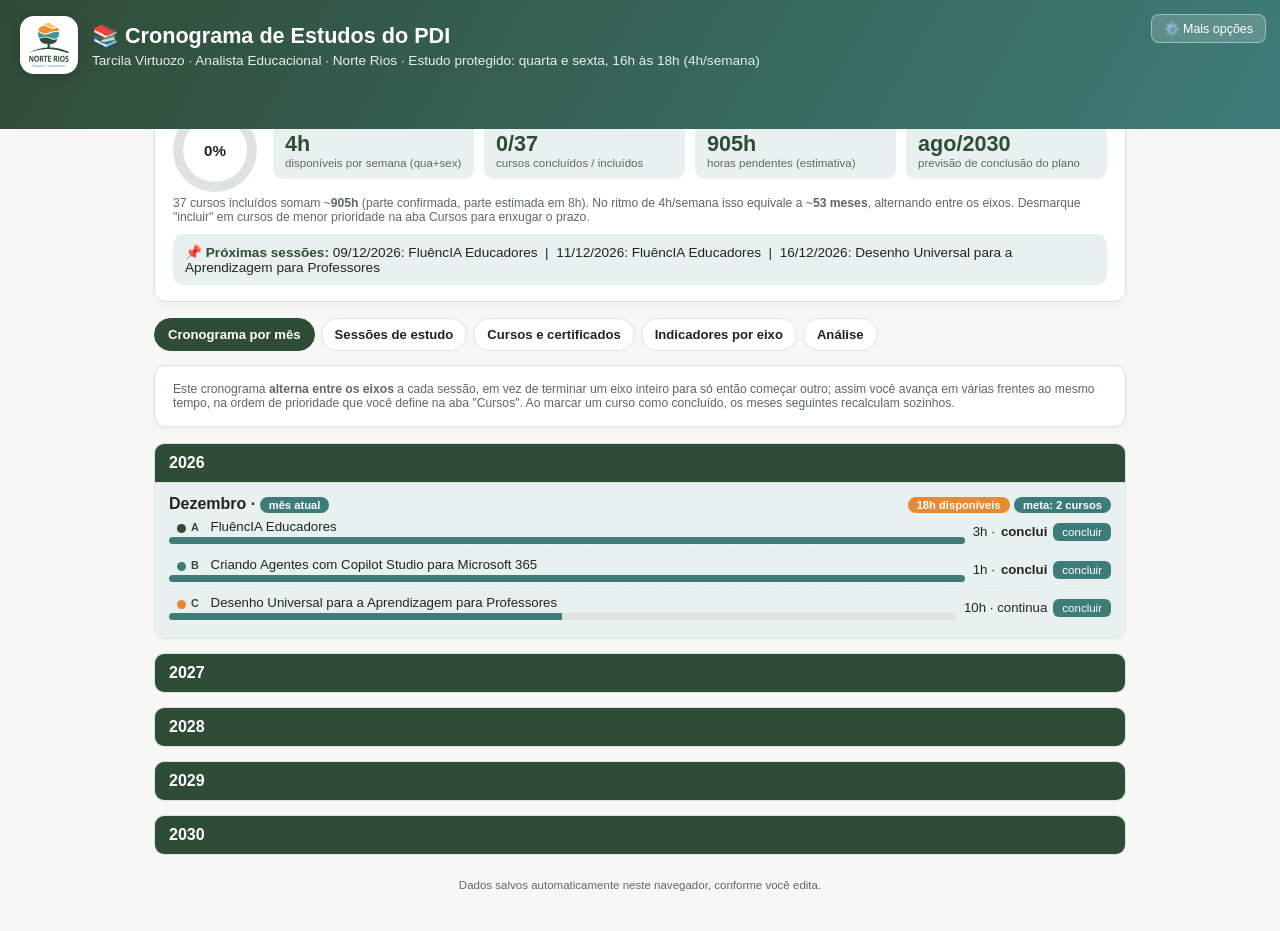
==== index.html @ a09f5841 "nome correto do arquivo principal" ====
<!DOCTYPE html>
<html lang="pt-BR">
<head>
<meta charset="UTF-8">
<meta name="viewport" content="width=device-width, initial-scale=1.0">
<title>Cronograma de Estudos do PDI: Tarcila Virtuozo</title>
<style>
  :root{
    --dark-green:#2F4C36; --orange:#E68B35; --teal:#3E7C79; --light-teal:#E8F1F0;
    --bg:#F7F8F6; --card-bg:#FFFFFF; --text:#20261F; --muted:#5B6B60; --border:#DDE3DD;
  }
  @media (prefers-color-scheme: dark){
    :root:not([data-theme="light"]){ --bg:#181D19; --card-bg:#212823; --text:#EAF0EA; --muted:#9FB0A4; --border:#333D35; --light-teal:#243330; }
  }
  :root[data-theme="dark"]{ --bg:#181D19; --card-bg:#212823; --text:#EAF0EA; --muted:#9FB0A4; --border:#333D35; --light-teal:#243330; }
  *{box-sizing:border-box;}
  body{margin:0; font-family:Calibri,'Segoe UI',Arial,sans-serif; background:var(--bg); color:var(--text);}
  .topbar{background:linear-gradient(120deg,var(--dark-green),var(--teal)); color:#fff; padding:16px 20px 55px; position:relative;}
  .topbar h1{margin:0; font-size:1.35rem;}
  .topbar p{margin:4px 0 0; opacity:.9; font-size:.85rem;}
  .wrap{max-width:1000px; margin:-38px auto 40px; padding:0 14px;}
  .card{background:var(--card-bg); border:1px solid var(--border); border-radius:12px; padding:16px 18px; margin-bottom:16px; box-shadow:0 2px 10px rgba(0,0,0,.05); transition:box-shadow .2s;}
  .summary-grid{display:grid; grid-template-columns:repeat(auto-fit,minmax(150px,1fr)); gap:10px;}
  .stat{background:var(--light-teal); border-radius:10px; padding:10px 12px;}
  .stat .num{font-size:1.35rem; font-weight:700; color:var(--dark-green);}
  .stat .lbl{font-size:.72rem; color:var(--muted);}
  .ring-wrap{display:flex; align-items:center; gap:16px; flex-wrap:wrap;}
  .ring{width:84px; height:84px; border-radius:50%; display:flex; align-items:center; justify-content:center; flex:none;
        background:conic-gradient(var(--teal) calc(var(--pct)*1%), var(--border) 0); transition:background 1s;}
  .ring-inner{width:64px; height:64px; border-radius:50%; background:var(--card-bg); display:flex; align-items:center; justify-content:center; font-weight:700; font-size:.95rem;}
  .next-session{background:var(--light-teal); border-radius:10px; padding:10px 12px; font-size:.85rem;}
  .next-session b{color:var(--dark-green);}
  .tabs{display:flex; gap:6px; margin:14px 0; flex-wrap:wrap;}
  .tab-btn{background:var(--card-bg); border:1px solid var(--border); color:var(--text); padding:8px 13px; border-radius:999px; cursor:pointer; font-size:.82rem; font-weight:600; transition:transform .12s;}
  .tab-btn:hover{transform:translateY(-1px);}
  .tab-btn.active{background:var(--dark-green); color:#fff; border-color:var(--dark-green);}
  .tab-panel{display:none; animation:fadein .25s ease;} .tab-panel.active{display:block;}
  @keyframes fadein{from{opacity:0; transform:translateY(4px);} to{opacity:1; transform:translateY(0);}}
  details.year-block{margin-bottom:14px; border:1px solid var(--border); border-radius:10px; overflow:hidden;}
  details.year-block summary{background:var(--dark-green); color:#fff; padding:10px 14px; cursor:pointer; font-weight:700; list-style:none;}
  details.year-block summary::-webkit-details-marker{display:none;}
  .month-card{border-top:1px solid var(--border); padding:12px 14px;}
  .month-card.current{background:var(--light-teal);}
  .month-head{display:flex; justify-content:space-between; align-items:center; flex-wrap:wrap; gap:6px;}
  .month-head h4{margin:0; font-size:1rem;}
  .badge{display:inline-block; background:var(--orange); color:#fff; font-size:.7rem; font-weight:700; padding:2px 9px; border-radius:999px;}
  .badge.alt{background:var(--teal);}
  .course-line{display:flex; justify-content:space-between; gap:8px; padding:6px 0; border-bottom:1px dashed var(--border); font-size:.83rem;}
  .course-line:last-child{border-bottom:none;}
  .course-line .name{flex:1;}
  .progress-bar{background:var(--border); border-radius:6px; height:7px; overflow:hidden; margin-top:3px;}
  .progress-fill{background:var(--teal); height:100%; transition:width .4s;}
  select,input[type=text],input[type=date],input[type=number],textarea{
    font-family:inherit; font-size:.85rem; padding:6px 8px; border:1px solid var(--border); border-radius:7px; background:var(--card-bg); color:var(--text); width:100%;
  }
  textarea{resize:vertical; min-height:38px;}
  .filters{display:flex; gap:8px; margin-bottom:12px; flex-wrap:wrap; align-items:center;}
  .filters select, .filters input[type=text]{width:auto; min-width:150px;}
  .eixo-tag{font-size:.68rem; font-weight:700; padding:2px 8px; border-radius:6px; background:var(--light-teal); color:var(--dark-green); white-space:nowrap;}
  .saved-flag{font-size:.75rem; color:var(--teal); font-weight:600; opacity:0; transition:opacity .3s;}
  .saved-flag.show{opacity:1;}
  .small-note{font-size:.76rem; color:var(--muted); margin-top:4px;}
  .an-table{width:100%; border-collapse:collapse; font-size:.85rem;}
  .an-table th,.an-table td{border:1px solid var(--border); padding:6px 8px; text-align:left;}
  .an-table th{background:var(--light-teal);}
  .an-table td.num{text-align:right; font-variant-numeric:tabular-nums;}
  .eixo-progress-row{display:flex; align-items:center; gap:8px; margin-bottom:8px;}
  .eixo-progress-row .name{width:230px; font-size:.83rem;}
  .eixo-progress-row .bar-wrap{flex:1;}
  .eixo-progress-row .pct{width:50px; text-align:right; font-size:.78rem; font-weight:700;}
  .eixo-dot{display:inline-block; width:9px; height:9px; border-radius:50%; margin-right:5px; vertical-align:middle;}
  .ind-grid{display:grid; grid-template-columns:repeat(auto-fit,minmax(230px,1fr)); gap:12px; margin-bottom:16px;}
  .ind-card{background:var(--card-bg); border:1px solid var(--border); border-left:5px solid var(--teal); border-radius:10px; padding:12px 14px;}
  .ind-card h4{margin:0 0 8px; font-size:.92rem; display:flex; align-items:center;}
  .ind-card .ind-row{display:flex; justify-content:space-between; font-size:.8rem; margin-bottom:4px;}
  .ind-card .ind-row b{color:var(--dark-green);}
  .ind-card .ind-pace{margin-top:6px; font-size:.74rem; color:var(--muted); border-top:1px dashed var(--border); padding-top:6px;}
  .complete-btn{background:var(--teal); color:#fff; border:none; border-radius:6px; padding:3px 9px; font-size:.72rem; cursor:pointer; white-space:nowrap;}
  .complete-btn:hover{background:var(--dark-green);}
  .complete-btn[disabled]{background:var(--border); cursor:default;}
  .course-card.card-done{border-left:5px solid var(--teal); background:var(--light-teal);}
  .course-card.card-done .course-name{text-decoration:line-through; opacity:.75;}
  .toast{
    position:fixed; left:50%; bottom:24px; transform:translateX(-50%) translateY(20px);
    background:var(--dark-green); color:#fff; padding:12px 22px; border-radius:999px; font-weight:700; font-size:.9rem;
    box-shadow:0 6px 20px rgba(0,0,0,.25); opacity:0; pointer-events:none; transition:opacity .25s, transform .25s; z-index:80;
  }
  .toast.show{opacity:1; transform:translateX(-50%) translateY(0);}
  .btn-primary{background:var(--dark-green); color:#fff; border:none; padding:9px 18px; border-radius:8px; cursor:pointer; font-weight:600; font-size:.88rem;}
  .btn-primary:hover{opacity:.9;}
  .btn-secondary{background:var(--card-bg); color:var(--text); border:1px solid var(--border); padding:8px 15px; border-radius:8px; cursor:pointer; font-size:.85rem;}
  .btn-secondary:hover{background:var(--light-teal);}
  .form-grid{display:grid; grid-template-columns:repeat(auto-fit,minmax(140px,1fr)); gap:10px; align-items:end;}
  .form-grid label{font-size:.74rem; color:var(--muted); display:block; margin-bottom:3px;}
  .session-item{display:flex; justify-content:space-between; gap:8px; align-items:center; padding:8px 0; border-bottom:1px solid var(--border); font-size:.85rem;}
  .streak-box{display:flex; gap:14px; flex-wrap:wrap; margin-bottom:14px;}
  .streak-chip{background:var(--light-teal); border-radius:10px; padding:10px 16px; text-align:center;}
  .streak-chip .n{font-size:1.5rem; font-weight:800; color:var(--orange);}
  .streak-chip .l{font-size:.72rem; color:var(--muted);}
  .heatmap{display:grid; grid-template-columns:repeat(20,14px); gap:3px; margin-top:8px;}
  .heat-cell{width:14px; height:14px; border-radius:3px; background:var(--border);}
  .heat-1{background:#bcd9d3;} .heat-2{background:#7fb3ab;} .heat-3{background:var(--teal);} .heat-4{background:var(--dark-green);}
  .skip-list-item{display:flex; justify-content:space-between; padding:4px 0; font-size:.8rem; border-bottom:1px dashed var(--border);}
  .footer-note{font-size:.72rem; color:var(--muted); text-align:center; margin:24px 0 6px;}
  .iconbtn{background:none; border:1px solid var(--border); border-radius:6px; cursor:pointer; padding:3px 7px; font-size:.8rem; color:var(--text);}
  .iconbtn:hover{background:var(--light-teal);}

  /* course cards */
  .course-card{
    background:var(--card-bg); border:1px solid var(--border); border-radius:10px; padding:12px 14px; margin-bottom:10px;
    cursor:grab; transition:transform .15s, box-shadow .15s;
  }
  .course-card.dragging{opacity:.4;}
  .course-card.drag-over{border-color:var(--teal); box-shadow:0 0 0 2px var(--teal) inset;}
  .course-card-head{display:flex; align-items:center; gap:8px; flex-wrap:wrap;}
  .drag-handle{color:var(--muted); cursor:grab; font-size:1.5rem; user-select:none; touch-action:none; padding:6px 10px; margin:-6px 0 -6px -6px; border-radius:6px;}
  .drag-handle:active{cursor:grabbing; background:var(--light-teal);}
  .course-card-head .course-name{font-weight:700; flex:1; min-width:180px;}
  .ch-input{width:70px; display:inline-block;}
  .course-card-body{display:grid; grid-template-columns:repeat(auto-fit,minmax(160px,1fr)); gap:8px; margin-top:10px;}
  .course-card-body label{font-size:.72rem; color:var(--muted); display:block; margin-bottom:2px;}
  .inst-line{font-size:.76rem; color:var(--muted); margin-top:2px; margin-left:24px;}
  .status-select.st-concluido{border-color:var(--teal); background:var(--light-teal);}

  /* tools panel */
  .tools-toggle{
    position:absolute; right:14px; top:14px; background:rgba(255,255,255,.18); border:1px solid rgba(255,255,255,.4);
    color:#fff; padding:6px 12px; border-radius:8px; font-size:.78rem; cursor:pointer;
  }
  .tools-toggle:hover{background:rgba(255,255,255,.3);}
  .tools-panel{display:none; margin-top:10px;}
  .tools-panel.show{display:block;}
  .tools-panel .card{background:rgba(255,255,255,.12); border:1px solid rgba(255,255,255,.3); box-shadow:none;}
  .tool-row{display:flex; align-items:center; gap:10px; padding:8px 0; border-bottom:1px solid rgba(255,255,255,.2); flex-wrap:wrap;}
  .tool-row:last-child{border-bottom:none;}
  .tool-row .txt{flex:1; min-width:200px;}
  .tool-row .txt b{display:block; font-size:.88rem;}
  .tool-row .txt span{font-size:.76rem; opacity:.85;}
  .tools-panel button{background:rgba(255,255,255,.9); color:var(--dark-green); border:none; padding:7px 14px; border-radius:7px; font-weight:600; cursor:pointer; font-size:.8rem;}
  .topbar-inner{display:flex; align-items:center; gap:14px;}
  .logo-badge{
    background:#fff; border-radius:14px; padding:7px; width:58px; height:58px; flex:none;
    display:flex; align-items:center; justify-content:center; box-shadow:0 2px 10px rgba(0,0,0,.18);
  }
  .logo-badge svg{width:100%; height:100%; display:block;}

  .modal-bg{position:fixed; inset:0; background:rgba(0,0,0,.5); display:none; align-items:center; justify-content:center; z-index:50; padding:16px;}
  .modal-bg.show{display:flex;}
  .modal{background:var(--card-bg); border-radius:12px; padding:18px; max-width:560px; width:100%; max-height:80vh; overflow:auto;}
  .modal textarea{height:160px; font-family:monospace; font-size:.75rem;}

  @media print{
    .tools-toggle, .tabs, .btn-primary, .btn-secondary, input, select, .drag-handle{display:none !important;}
    .tab-panel{display:block !important;}
    body{background:#fff;}
  }
</style>
</head>
<body>

<div class="topbar">
  <button class="tools-toggle" id="toolsToggle">⚙️ Mais opções</button>
  <div class="topbar-inner">
    <div class="logo-badge">
<svg width="617" height="688" viewBox="0 0 617 688" fill="none" xmlns="http://www.w3.org/2000/svg">
<path d="M295.146 0.506506C315.551 0.809573 329.783 9.34436 342.364 19.2498C345.507 21.7244 348.549 24.2871 351.557 26.8266C354.567 29.3679 357.542 31.8854 360.558 34.2804C366.59 39.0704 372.768 43.3507 379.665 46.3037C391.568 51.4007 401.081 51.6518 408.072 51.3785C411.544 51.2427 414.483 50.97 416.734 51.1155C419.002 51.2621 420.779 51.8421 421.785 53.5765C422.31 54.4827 422.35 55.5417 422.012 56.6476C421.676 57.7459 420.962 58.9167 419.934 60.1083C417.876 62.4931 414.486 65.0504 410.01 67.3866C401.051 72.0632 387.646 75.9031 371.567 75.6643C350.207 75.347 334.649 68.7507 320.316 60.8537C305.962 52.9454 292.931 43.7988 276.461 38.2234C261.852 33.2784 249.67 32.6002 241.453 32.6649C239.398 32.6811 237.59 32.7433 236.05 32.7976C234.516 32.8516 233.233 32.8984 232.248 32.8798C231.755 32.8705 231.322 32.8446 230.96 32.7923C230.607 32.7413 230.277 32.6593 230.02 32.5107C229.741 32.3496 229.516 32.0865 229.493 31.7098C229.473 31.3822 229.615 31.0667 229.794 30.7894C230.992 28.9353 233.772 26.0947 237.7 22.9001C241.642 19.6948 246.778 16.1026 252.724 12.75C264.608 6.04906 279.775 0.278236 295.146 0.506506Z" fill="#F9C63B" stroke="#F9C63B"/>
<path d="M314.928 149.738C294.418 158.43 274.198 165.848 249.572 164.089C232.666 162.881 211.092 155.973 191.083 147.636C171.067 139.295 152.563 129.5 141.782 122.479L141.526 122.312L141.557 122.009V122.003C141.558 121.999 141.558 121.993 141.559 121.985C141.561 121.97 141.564 121.947 141.567 121.918C141.573 121.859 141.584 121.772 141.597 121.658C141.624 121.43 141.666 121.094 141.726 120.66C141.846 119.793 142.035 118.534 142.318 116.967C142.883 113.832 143.818 109.455 145.299 104.487C148.259 94.5604 153.412 82.227 162.187 72.7207C177.288 56.3609 202.425 45.0606 229.554 45.0605C256.7 45.0605 279.874 56.6649 329.333 81.6445C353.928 94.0658 380.161 91.6987 400.539 86.1436C410.723 83.3672 419.431 79.7983 425.718 76.8955C428.861 75.4444 431.399 74.1603 433.215 73.2246C434.12 72.7583 434.855 72.3737 435.388 72.1025C435.655 71.9667 435.879 71.8555 436.053 71.7744C436.208 71.7023 436.375 71.6289 436.502 71.6016C436.734 71.5518 436.98 71.5815 437.208 71.6426C437.443 71.7052 437.697 71.8105 437.964 71.9492C438.499 72.2267 439.132 72.6612 439.839 73.2422C441.256 74.4063 443.015 76.1974 444.937 78.6191C448.783 83.4654 453.308 90.8686 457.076 100.915C460.83 110.927 463.087 118.325 464.28 123.353C464.876 125.864 465.209 127.797 465.33 129.175C465.39 129.862 465.399 130.428 465.355 130.865C465.333 131.084 465.296 131.284 465.24 131.458C465.185 131.627 465.101 131.805 464.961 131.944L464.895 132.001C464.737 132.119 464.554 132.139 464.464 132.145C464.332 132.153 464.181 132.142 464.027 132.123C463.716 132.084 463.301 132 462.797 131.883C461.79 131.649 460.337 131.266 458.49 130.808C454.78 129.888 449.39 128.642 442.41 127.583C428.45 125.465 408.122 124.093 382.174 127.586C356.257 131.075 335.454 141.04 314.928 149.738Z" fill="#F08E35" stroke="#F08E35"/>
<path d="M140.715 139.572C140.741 139.578 140.759 139.583 140.763 139.584C140.785 139.59 140.803 139.599 140.815 139.603C140.84 139.613 140.867 139.625 140.89 139.635C140.937 139.658 140.999 139.688 141.072 139.725C141.22 139.801 141.431 139.912 141.699 140.053C142.236 140.338 143.014 140.755 144.006 141.285C145.992 142.347 148.846 143.866 152.369 145.699C159.416 149.365 169.145 154.282 179.982 159.294C201.683 169.328 227.746 179.695 245.649 181.186C281.508 184.174 299.879 174.239 342.413 156.224C384.362 138.458 432.616 138.663 465.214 148.243L466.755 148.707L467.086 148.808L467.106 149.155V149.157C467.107 149.158 467.107 149.16 467.107 149.163C467.108 149.168 467.108 149.176 467.108 149.186C467.11 149.207 467.111 149.237 467.113 149.276C467.118 149.355 467.124 149.473 467.131 149.627C467.145 149.934 467.165 150.388 467.185 150.971C467.224 152.139 467.266 153.83 467.271 155.926C467.282 160.116 467.15 165.929 466.579 172.416C465.439 185.367 462.544 201.098 455.473 211.957C439.366 236.692 412.719 247.575 381.086 246.184C373.137 245.835 364.3 243.458 354.71 240.143C345.125 236.83 334.722 232.556 323.682 228.404C301.567 220.088 276.771 212.215 250.126 213.184C196.732 215.126 161.263 234.52 157.319 236.984L156.918 237.235L156.646 236.848C150.592 228.273 142.62 210.191 140.111 188.117C138.858 177.085 138.746 165.059 139.003 155.797C139.131 151.164 139.352 147.218 139.569 144.427C139.678 143.033 139.786 141.924 139.881 141.159C139.928 140.779 139.974 140.474 140.017 140.26C140.037 140.157 140.06 140.057 140.088 139.975C140.1 139.938 140.122 139.877 140.159 139.817C140.177 139.787 140.214 139.735 140.271 139.685C140.33 139.635 140.445 139.56 140.607 139.56L140.715 139.572Z" fill="#429291" stroke="#429291"/>
<path d="M164.808 251.198C175.17 244.392 209.673 227.661 249.566 228.561C290.251 229.478 309.435 238.118 328.011 246.487C339.845 251.819 351.401 257.024 368.144 260.068C395.525 265.047 418.856 260.069 439.262 249.023L440.217 248.508L439.99 249.568C433.952 277.745 410.844 301.684 392.275 313.882C363.906 332.517 337.996 327.838 321.554 327.741V383.325C365.052 384.45 406.654 389.284 460.153 400.07C491.18 406.326 523.452 415.832 549.778 424.774C576.09 433.712 596.503 442.099 603.795 446.122C611.124 450.165 614.628 454.894 615.543 459.207C616.459 463.524 614.758 467.349 611.848 469.465C610.624 470.355 609.013 470.745 607.027 470.756C605.041 470.767 602.632 470.399 599.77 469.726C594.047 468.379 586.392 465.783 576.451 462.412L576.448 462.411L576.438 462.407H576.437L576.428 462.404H576.427C571.636 460.78 566.308 458.973 560.398 457.035C529.9 447.036 392.474 404.063 267.07 408.06C150.391 411.778 34.5559 453.563 7.31201 463.392L7.31006 463.393L7.29736 463.396C5.26879 464.128 3.7281 464.685 2.71729 465.033C2.25988 465.191 1.89498 465.306 1.62451 465.377C1.49033 465.412 1.36847 465.44 1.26514 465.455C1.21359 465.463 1.15764 465.469 1.10205 465.47C1.05299 465.471 0.97063 465.468 0.881348 465.44C0.794261 465.413 0.609141 465.329 0.530762 465.107C0.458251 464.902 0.533853 464.732 0.567871 464.668C0.635848 464.541 0.748394 464.447 0.810059 464.396C0.963676 464.271 1.2031 464.116 1.50244 463.938C2.71369 463.221 5.28595 461.914 8.92334 460.167C16.2115 456.667 27.8489 451.369 41.6274 445.421C69.1797 433.526 105.328 419.016 132.414 411.08C189.037 394.49 239.139 384.892 286.554 383.298V327.431C277.019 327.914 263.573 327.406 249.904 325.381C235.988 323.319 221.795 319.684 211.26 313.902C182.12 297.91 168.107 273.301 161.58 253.719L161.453 253.338L161.797 253.132C162.582 252.661 163.582 252.003 164.808 251.198Z" fill="#2F4C36" stroke="#2F4C36"/>
<path d="M68.3716 650.85C72.358 650.85 75.5538 651.729 77.9585 653.488C80.3793 655.231 82.0099 657.854 82.8491 661.357L78.6362 662.542C77.9745 659.992 76.7883 658.08 75.0776 656.805C73.3669 655.514 71.1314 654.868 68.3716 654.868C64.0948 654.868 60.8667 656.176 58.688 658.79C56.5094 661.405 55.4204 664.827 55.4204 669.055C55.4204 672.218 55.9447 674.848 56.9937 676.946C58.0588 679.044 59.6242 680.635 61.6899 681.716C63.7718 682.781 66.0314 683.314 68.4683 683.314C72.1801 683.314 75.6342 682.095 78.8296 679.658V673.073H68.3716V668.837H83.3813V681.982C78.9108 685.694 74.0202 687.55 68.7104 687.55C63.2717 687.55 58.8822 685.895 55.5415 682.587C52.2168 679.262 50.5542 674.848 50.5542 669.345C50.5542 665.988 51.2319 662.865 52.5874 659.977C53.9592 657.072 55.9689 654.828 58.6157 653.246C61.2786 651.648 64.5306 650.85 68.3716 650.85ZM100.57 660.678C102.442 660.678 104.242 661.09 105.968 661.913C107.711 662.736 109.188 664.14 110.398 666.125C111.608 668.094 112.213 671.12 112.213 675.203H92.9683C93.1458 678.044 93.9528 680.215 95.3892 681.716C96.8415 683.217 98.6488 683.967 100.811 683.967C102.473 683.967 103.87 683.532 105 682.66C106.129 681.773 106.993 680.44 107.59 678.665L112.069 679.222C111.343 681.901 110.01 683.959 108.074 685.396C106.137 686.832 103.716 687.55 100.811 687.55C96.954 687.55 93.936 686.372 91.7573 684.016C89.5947 681.643 88.5132 678.407 88.5132 674.308C88.5132 670.257 89.5627 666.973 91.6606 664.455C93.7749 661.937 96.7448 660.678 100.57 660.678ZM125.868 660.678C128.934 660.678 131.315 661.284 133.009 662.494C134.72 663.689 135.745 665.48 136.083 667.868L131.823 668.449C131.629 667.045 131.056 665.996 130.104 665.302C129.168 664.592 127.86 664.237 126.182 664.237C124.52 664.237 123.172 664.519 122.139 665.084C121.122 665.649 120.615 666.473 120.615 667.554C120.615 668.57 121.018 669.297 121.825 669.733C122.648 670.168 124.262 670.701 126.667 671.33C129.378 672.024 131.403 672.637 132.743 673.17C134.098 673.703 135.148 674.453 135.89 675.421C136.649 676.373 137.028 677.705 137.028 679.416C137.028 681.708 136.091 683.636 134.219 685.201C132.347 686.767 129.846 687.55 126.715 687.55C123.455 687.55 120.905 686.864 119.065 685.492C117.241 684.104 116.119 682.03 115.7 679.271L120.034 678.617C120.26 680.409 120.921 681.748 122.018 682.636C123.132 683.524 124.681 683.967 126.667 683.967C128.571 683.967 130.032 683.572 131.048 682.781C132.065 681.974 132.574 680.998 132.574 679.852C132.574 679.077 132.34 678.455 131.872 677.987C131.404 677.519 130.814 677.172 130.104 676.946C129.41 676.704 127.836 676.285 125.383 675.688C121.736 674.816 119.323 673.759 118.145 672.517C116.983 671.274 116.402 669.789 116.402 668.062C116.402 665.915 117.258 664.148 118.968 662.76C120.679 661.372 122.979 660.678 125.868 660.678ZM166.999 660.678C170.081 660.678 172.341 661.138 173.777 662.058C175.229 662.962 176.117 664.06 176.44 665.351C176.779 666.642 176.948 668.305 176.948 670.338V676.196C176.948 679.763 177.013 682.159 177.142 683.386C177.287 684.596 177.69 685.783 178.352 686.944H173.777C173.357 686.138 173.059 685.081 172.881 683.774C169.96 686.291 166.805 687.55 163.416 687.55C160.704 687.55 158.566 686.872 157 685.517C155.435 684.161 154.652 682.369 154.652 680.142C154.652 678.012 155.402 676.261 156.903 674.889C158.42 673.501 161.043 672.581 164.771 672.129L168.838 671.524C170.355 671.281 171.606 670.983 172.59 670.628C172.59 669.321 172.55 668.401 172.469 667.868C172.389 667.32 172.146 666.755 171.743 666.174C171.355 665.593 170.726 665.125 169.855 664.77C168.983 664.415 167.813 664.237 166.344 664.237C164.472 664.237 162.988 664.584 161.89 665.277C160.809 665.971 160.066 667.263 159.663 669.151L155.402 668.595C155.87 665.964 157.073 663.987 159.009 662.663C160.946 661.34 163.609 660.678 166.999 660.678ZM194.136 660.678C197.606 660.678 200.479 661.808 202.754 664.068C205.046 666.327 206.192 669.539 206.192 673.702C206.192 678.754 204.957 682.329 202.488 684.427C200.019 686.509 197.235 687.55 194.136 687.55C190.892 687.55 188.076 686.477 185.687 684.33C183.299 682.184 182.104 678.778 182.104 674.114C182.104 669.595 183.258 666.23 185.566 664.019C187.874 661.791 190.731 660.678 194.136 660.678ZM235.751 660.678C237.623 660.678 239.423 661.09 241.15 661.913C242.893 662.736 244.369 664.14 245.58 666.125C246.79 668.094 247.395 671.12 247.395 675.203H228.15C228.327 678.044 229.134 680.215 230.571 681.716C232.023 683.217 233.83 683.967 235.993 683.967C237.655 683.967 239.051 683.532 240.181 682.66C241.311 681.773 242.175 680.44 242.772 678.665L247.25 679.222C246.524 681.901 245.192 683.959 243.255 685.396C241.319 686.832 238.898 687.55 235.993 687.55C232.136 687.55 229.118 686.372 226.939 684.016C224.776 681.643 223.695 678.407 223.695 674.308C223.695 670.257 224.744 666.973 226.842 664.455C228.957 661.937 231.926 660.678 235.751 660.678ZM323.967 660.678C325.839 660.678 327.639 661.09 329.366 661.913C331.109 662.736 332.586 664.14 333.796 666.125C335.007 668.094 335.612 671.12 335.612 675.203H316.366C316.543 678.044 317.35 680.215 318.787 681.716C320.239 683.217 322.047 683.967 324.209 683.967C325.872 683.967 327.268 683.532 328.398 682.66C329.528 681.773 330.391 680.44 330.988 678.665L335.466 679.222C334.74 681.901 333.409 683.959 331.472 685.396C329.535 686.832 327.114 687.55 324.209 687.55C320.352 687.55 317.334 686.372 315.156 684.016C312.993 681.643 311.912 678.407 311.912 674.308C311.912 670.257 312.961 666.973 315.059 664.455C317.173 661.938 320.142 660.678 323.967 660.678ZM390.445 660.678C393.527 660.678 395.787 661.138 397.223 662.058C398.676 662.962 399.563 664.06 399.886 665.351C400.225 666.642 400.395 668.305 400.395 670.338V676.196C400.395 679.763 400.459 682.159 400.588 683.386C400.734 684.596 401.137 685.783 401.798 686.944H397.223C396.804 686.138 396.505 685.081 396.328 683.774C393.406 686.291 390.251 687.55 386.862 687.55C384.151 687.55 382.012 686.872 380.447 685.517C378.881 684.161 378.098 682.369 378.098 680.142C378.098 678.012 378.849 676.261 380.35 674.889C381.867 673.501 384.489 672.581 388.217 672.129L392.285 671.524C393.802 671.281 395.052 670.983 396.037 670.628C396.037 669.321 395.996 668.401 395.916 667.868C395.835 667.32 395.593 666.755 395.19 666.174C394.803 665.593 394.173 665.125 393.301 664.77C392.43 664.415 391.26 664.237 389.792 664.237C387.919 664.237 386.434 664.584 385.336 665.278C384.255 665.972 383.513 667.263 383.11 669.151L378.849 668.595C379.317 665.964 380.519 663.987 382.456 662.663C384.392 661.34 387.056 660.678 390.445 660.678ZM459.101 660.678C460.973 660.678 462.773 661.09 464.5 661.913C466.242 662.736 467.719 664.14 468.929 666.125C470.14 668.094 470.746 671.12 470.746 675.203H451.5C451.677 678.044 452.484 680.215 453.92 681.716C455.373 683.217 457.181 683.967 459.343 683.967C461.005 683.967 462.401 683.532 463.531 682.66C464.661 681.773 465.524 680.44 466.122 678.665L470.6 679.222C469.874 681.901 468.542 683.959 466.605 685.396C464.668 686.832 462.248 687.55 459.343 687.55C455.486 687.55 452.467 686.372 450.289 684.016C448.126 681.643 447.044 678.407 447.044 674.308C447.044 670.257 448.094 666.973 450.192 664.455C452.306 661.937 455.276 660.678 459.101 660.678ZM527.877 660.678C531.347 660.678 534.22 661.808 536.496 664.068C538.787 666.327 539.934 669.539 539.934 673.702C539.934 678.754 538.699 682.329 536.23 684.427C533.761 686.509 530.976 687.55 527.877 687.55C524.634 687.55 521.818 686.477 519.429 684.33C517.041 682.184 515.846 678.778 515.846 674.114C515.846 669.595 517 666.23 519.308 664.019C521.616 661.792 524.472 660.678 527.877 660.678ZM553.394 660.678C556.46 660.678 558.841 661.284 560.536 662.494C562.246 663.689 563.271 665.48 563.61 667.868L559.349 668.449C559.155 667.045 558.583 665.996 557.63 665.302C556.694 664.592 555.387 664.237 553.708 664.237C552.046 664.237 550.698 664.519 549.666 665.084C548.649 665.649 548.14 666.473 548.14 667.554C548.14 668.57 548.544 669.297 549.351 669.733C550.174 670.168 551.788 670.701 554.193 671.33C556.904 672.024 558.93 672.637 560.269 673.17C561.625 673.703 562.674 674.453 563.417 675.421C564.175 676.373 564.554 677.705 564.554 679.416C564.554 681.708 563.618 683.636 561.746 685.201C559.873 686.767 557.372 687.55 554.241 687.55C550.981 687.55 548.431 686.864 546.591 685.492C544.768 684.104 543.646 682.03 543.226 679.271L547.559 678.617C547.785 680.409 548.447 681.748 549.544 682.636C550.658 683.524 552.208 683.967 554.193 683.967C556.097 683.967 557.558 683.572 558.575 682.781C559.591 681.974 560.1 680.998 560.1 679.852C560.1 679.077 559.866 678.455 559.398 677.987C558.93 677.519 558.34 677.172 557.63 676.946C556.936 676.704 555.363 676.285 552.91 675.688C549.262 674.816 546.85 673.759 545.671 672.517C544.509 671.274 543.928 669.789 543.928 668.062C543.928 665.915 544.784 664.148 546.495 662.76C548.205 661.372 550.505 660.678 553.394 660.678ZM147.34 661.259H151.699V664.624H147.34V679.658C147.34 680.949 147.47 681.869 147.728 682.418C148.002 682.95 148.68 683.217 149.761 683.217C150.391 683.217 151.037 683.152 151.699 683.023L152.303 686.897C151.012 687.155 149.923 687.283 149.036 687.283C147.131 687.283 145.743 686.953 144.872 686.291C144 685.613 143.468 684.758 143.274 683.725C143.08 682.692 142.983 681.256 142.983 679.416V664.624H139.812V661.259H142.983V654.868L147.34 652.23V661.259ZM508.68 661.259H513.038V664.624H508.68V679.658C508.68 680.949 508.81 681.869 509.068 682.418C509.342 682.95 510.02 683.217 511.101 683.217C511.73 683.217 512.376 683.152 513.038 683.023L513.643 686.897C512.352 687.155 511.262 687.283 510.375 687.283C508.47 687.283 507.082 686.953 506.21 686.291C505.339 685.613 504.806 684.758 504.613 683.725C504.419 682.692 504.323 681.256 504.323 679.416V664.624H501.151V661.259H504.323V654.868L508.68 652.23V661.259ZM292.351 655.667H280.61V686.944H275.889V655.667H264.245V651.455H292.351V655.667ZM306.15 660.678C307.635 660.678 309.128 661.138 310.628 662.058L309.127 666.077C308.046 665.448 306.989 665.133 305.957 665.133C304.326 665.133 303.092 665.867 302.252 667.336C301.413 668.788 300.994 670.83 300.994 673.46V686.944H296.636V661.259H300.606V665.133H300.703C302.091 662.163 303.907 660.678 306.15 660.678ZM345.247 686.944H340.889V661.259H345.247V686.944ZM364.082 660.678C365.437 660.678 366.777 660.92 368.1 661.404C369.423 661.889 370.456 662.615 371.199 663.583C371.957 664.551 372.434 665.584 372.627 666.682C372.821 667.779 372.917 669.265 372.917 671.137V686.944H368.536V671.33C368.536 668.7 368.06 666.892 367.108 665.907C366.172 664.923 364.864 664.431 363.186 664.431C361.895 664.431 360.668 664.746 359.506 665.375C358.36 666.005 357.545 666.892 357.061 668.038C356.577 669.184 356.334 670.806 356.334 672.903V686.944H351.977V661.259H355.899V664.891H355.996C356.916 663.487 358.046 662.437 359.385 661.743C360.741 661.033 362.306 660.678 364.082 660.678ZM433.948 660.678C436.611 660.678 438.604 661.397 439.927 662.833C441.267 664.27 441.937 666.424 441.937 669.297V686.944H437.58V670.725C437.58 669.531 437.499 668.514 437.337 667.675C437.176 666.82 436.756 666.069 436.079 665.423C435.417 664.761 434.376 664.431 432.956 664.431C431.245 664.431 429.768 665.028 428.525 666.222C427.282 667.416 426.661 669.353 426.661 672.032V686.944H422.303V670.24C422.303 668.013 421.908 666.488 421.118 665.665C420.343 664.842 419.237 664.431 417.8 664.431C415.928 664.431 414.388 665.076 413.177 666.367C411.983 667.658 411.385 670.071 411.385 673.606V686.944H407.028V661.259H410.95V664.842H411.046C412.789 662.066 415.347 660.678 418.72 660.678C420.608 660.678 422.158 661.058 423.369 661.817C424.595 662.559 425.483 663.68 426.032 665.181C427.936 662.179 430.575 660.678 433.948 660.678ZM488.175 660.678C489.531 660.678 490.871 660.92 492.194 661.404C493.517 661.889 494.55 662.615 495.292 663.583C496.051 664.551 496.527 665.584 496.721 666.682C496.915 667.779 497.012 669.265 497.012 671.137V686.944H492.63V671.33C492.63 668.7 492.154 666.892 491.202 665.907C490.266 664.923 488.958 664.431 487.28 664.431C485.989 664.431 484.762 664.746 483.6 665.375C482.454 666.005 481.639 666.892 481.155 668.038C480.671 669.184 480.429 670.806 480.429 672.903V686.944H476.071V661.259H479.993V664.891H480.089C481.009 663.487 482.139 662.437 483.479 661.743C484.835 661.033 486.4 660.678 488.175 660.678ZM172.59 674.066C170.315 674.824 167.531 675.429 164.239 675.881C160.946 676.317 159.3 677.705 159.3 680.045C159.3 681.223 159.744 682.2 160.631 682.975C161.519 683.733 162.794 684.112 164.457 684.112C166.603 684.112 168.492 683.474 170.122 682.199C171.767 680.908 172.59 678.721 172.59 675.639V674.066ZM396.037 674.066C393.761 674.824 390.977 675.429 387.685 675.881C384.393 676.317 382.747 677.705 382.747 680.045C382.747 681.223 383.19 682.2 384.078 682.975C384.965 683.733 386.241 684.112 387.903 684.112C390.049 684.112 391.938 683.475 393.568 682.2C395.214 680.909 396.037 678.722 396.037 675.64V674.066ZM194.136 664.237C191.925 664.237 190.109 665.068 188.689 666.731C187.269 668.377 186.559 670.838 186.559 674.114C186.559 677.374 187.277 679.836 188.713 681.498C190.166 683.144 191.974 683.967 194.136 683.967C196.622 683.967 198.51 683.047 199.801 681.207C201.092 679.367 201.738 676.946 201.738 673.944C201.738 670.733 201.003 668.312 199.535 666.682C198.082 665.052 196.283 664.237 194.136 664.237ZM527.877 664.237C525.667 664.237 523.851 665.068 522.431 666.731C521.011 668.377 520.3 670.838 520.3 674.114C520.3 677.374 521.018 679.836 522.455 681.498C523.907 683.144 525.715 683.967 527.877 683.967C530.363 683.967 532.251 683.047 533.542 681.207C534.834 679.367 535.479 676.946 535.479 673.944C535.479 670.733 534.745 668.312 533.276 666.682C531.823 665.052 530.024 664.237 527.877 664.237ZM100.57 664.237C98.5202 664.237 96.8337 664.923 95.5103 666.295C94.1869 667.667 93.4193 669.442 93.2095 671.62H107.735C107.557 669.006 106.743 667.125 105.291 665.98C103.854 664.818 102.28 664.238 100.57 664.237ZM235.751 664.237C233.702 664.237 232.014 664.923 230.691 666.295C229.368 667.667 228.601 669.442 228.391 671.62H242.917C242.739 669.006 241.925 667.125 240.472 665.98C239.036 664.818 237.462 664.238 235.751 664.237ZM323.967 664.237C321.918 664.237 320.231 664.923 318.908 666.295C317.585 667.667 316.818 669.442 316.608 671.62H331.133C330.956 669.006 330.14 667.125 328.688 665.98C327.252 664.818 325.678 664.237 323.967 664.237ZM459.101 664.237C457.051 664.237 455.365 664.923 454.042 666.295C452.718 667.667 451.952 669.442 451.742 671.62H466.266C466.089 669.006 465.274 667.125 463.822 665.98C462.385 664.818 460.812 664.238 459.101 664.237ZM174.648 651.455C174.648 653.263 174.18 654.634 173.244 655.57C172.324 656.49 171.203 656.95 169.879 656.95C169.137 656.95 168.515 656.869 168.015 656.708C167.515 656.531 166.917 656.216 166.223 655.764C165.077 655.038 164.166 654.675 163.488 654.675C162.148 654.675 161.454 655.433 161.406 656.95H158.428C158.428 655.159 158.912 653.795 159.88 652.859C160.849 651.923 162.003 651.455 163.342 651.455C164.391 651.455 165.521 651.834 166.732 652.593C167.958 653.351 168.959 653.731 169.734 653.731C170.847 653.731 171.493 652.972 171.67 651.455H174.648ZM345.247 656.394H340.889V651.455H345.247V656.394Z" fill="#429291"/>
<path fill-rule="evenodd" clip-rule="evenodd" d="M9.12184 607.227C17.045 607.227 15.3406 602.659 15.3707 594.505C15.3775 592.672 15.1263 591.786 15.1332 590.117L15.1385 537.607C15.7481 538.308 19.2225 546.441 19.502 547.123L25.9027 561.543C30.6339 571.684 36.1826 584.661 40.7602 595.265C42.1908 598.579 43.4776 601.684 45.854 604.051C48.7341 606.921 52.4557 606.996 57.7179 606.996C62.2449 606.996 64.1416 605.532 64.9195 601.704C65.7091 597.818 65.3547 568.248 65.3547 564.668C65.3547 560.29 65.586 556.721 65.586 552.41C65.586 548.247 65.586 544.083 65.586 539.92C65.586 532.035 65.1234 522.983 65.1234 515.171C61.7561 512.917 55.9637 513.134 52.26 514.341C51.2447 514.672 51.4476 514.273 51.2064 515.369C50.1631 520.109 51.2385 574.195 51.2385 579.703C51.08 579.52 51.122 579.602 50.9554 579.292L46.9942 570.299C46.2642 568.656 45.6289 567.261 44.9584 565.626L27.2149 525.305C26.8167 524.434 26.5783 523.719 26.2159 522.834C23.7244 516.757 21.71 513.964 14.6736 513.785C13.4241 513.754 12.9041 513.46 11.4381 513.548C8.93103 513.697 4.35298 513.754 2.80793 515.105C1.01938 516.67 1.32175 517.391 0.923095 520.16C0.529306 522.9 0.790946 548.463 0.791389 554.26C0.791389 556.821 0.554097 558.551 0.55941 560.967L0.554319 584.797C0.548121 586.277 0.784085 586.684 0.800243 588.02C0.827691 590.247 0.791389 592.506 0.791389 594.737C0.791389 597.276 1.0424 599.118 1.0216 601.446C0.97954 606.172 2.12726 607.227 9.12184 607.227Z" fill="#2F4C36"/>
<path fill-rule="evenodd" clip-rule="evenodd" d="M518.224 592.655C510.164 592.655 504.877 589.753 501.532 582.509C499.641 578.411 498.263 572.334 497.872 567.432L497.872 554.966C498.522 546.976 500.763 535.567 507.62 530.94C512.424 527.699 519.728 526.594 525.306 528.678C527.018 529.317 528.04 530.083 529.429 531.034C532.023 532.812 533.631 535.684 534.965 538.453C535.867 540.327 536.859 543.845 537.166 545.967C537.32 547.031 537.543 547.901 537.629 548.743C537.845 550.857 538.139 552.561 538.127 554.721C538.121 555.778 538.071 556.858 538.223 557.863C538.663 560.765 537.706 569.7 537.202 572.765C536.816 575.106 535.984 578.201 535.088 580.368L530.466 587.775C527.557 590.575 522.829 592.655 518.224 592.655ZM514.522 608.384C520.005 608.384 521.275 608.228 526.388 607.292C536.235 605.489 543.13 599.495 548.006 591.197C556.71 576.383 557.027 548.317 550.856 532.747C549.893 530.318 548.833 528.293 547.541 526.114L545.568 523.229C543.19 520.258 541.02 518.418 537.851 516.37C533.994 513.877 527.403 511.933 522.621 511.933H517.53C514.007 511.933 506.883 513.346 503.756 514.819C503.346 515.012 503.195 515.074 502.8 515.25C500.512 516.271 498.269 517.567 496.31 519.172C496.005 519.422 495.85 519.575 495.566 519.817C492.149 522.729 488.209 527.817 486.254 532.714C484.357 537.466 483.605 539.562 482.606 544.565C481.652 549.35 481.184 553.805 481.2 558.887C481.209 562.023 480.792 565.221 481.261 568.769C482.552 578.523 482.388 580.573 486.192 589.746C486.52 590.538 486.628 590.834 486.995 591.488C487.327 592.082 487.597 592.623 487.979 593.28C490.417 597.47 494.011 601.457 498.164 603.917C502.534 606.506 507.703 608.384 514.522 608.384Z" fill="#2F4C36"/>
<path fill-rule="evenodd" clip-rule="evenodd" d="M114.182 592.887C112.379 592.887 110.69 592.589 108.956 592.096C98.1683 589.03 95.2066 573.538 95.2066 563.05C95.2066 556.542 95.1098 556.26 95.6893 549.885C95.8184 548.462 96.2768 545.978 96.6713 544.622C98.5535 538.153 100.663 533.336 106.908 529.874C114.402 525.721 123.807 526.747 129.13 533.537C137.449 544.15 137.325 571.941 130.919 583.479C130.31 584.577 129.051 586.412 128.243 587.281C124.677 591.114 119.502 592.887 114.182 592.887ZM78.3135 558.886C78.3135 570.69 79.4187 584.436 85.623 593.907C88.2328 597.891 91.4008 601.747 95.7436 603.915C98.1639 605.123 100.225 606.056 103.074 606.765C109.415 608.344 115.652 608.675 122.185 607.594C123.782 607.33 125.166 606.963 126.476 606.563C129.288 605.703 131.213 604.745 133.634 603.309C136.049 601.875 136.315 601.366 137.983 600.023C143.833 595.316 148.661 585.313 150.262 578.295C151.708 571.962 152.596 566.48 152.596 559.58C152.596 545.101 149.522 532.677 142.973 523.17C140.993 520.296 137.478 517.819 134.396 516.247C129.755 513.88 123.137 511.933 118.116 511.933C112.423 511.933 110.515 511.843 105.023 513.418C99.0132 515.141 93.2892 518.915 89.2741 523.582C89.2428 523.618 89.1984 523.67 89.1676 523.707L87.037 526.434C86.3214 527.4 85.6954 528.516 85.0661 529.553C83.529 532.085 82.9236 533.855 81.8822 536.548C79.5962 542.458 78.3135 551.715 78.3135 558.886Z" fill="#2F4C36"/>
<path fill-rule="evenodd" clip-rule="evenodd" d="M401.362 554.491H398.585V528.355C404.468 528.355 411.215 527.782 415.9 530.94C419.4 533.3 419.875 537.552 419.875 542.001C419.875 547.004 417.725 550.326 414.547 552.173C411.579 553.897 406.089 554.491 401.362 554.491ZM389.329 606.996C391.954 606.996 394.877 607.238 397.026 605.9C399.244 604.519 398.541 598.706 398.783 596.554C399.061 594.077 398.585 572.956 398.585 568.832C407.789 568.832 411.226 569.564 414.98 579.737C416.636 584.223 422.746 603.458 423.668 604.824C426.379 608.843 436.611 606.916 440.239 606.071C440.239 603.877 439.726 601.48 439.267 599.64C437.876 594.054 435.258 588.044 433.324 582.682C432.052 579.156 430.739 574.762 428.946 571.792C427.181 568.867 424.603 565.668 421.726 563.743C422.28 562.988 427.328 560.424 429.539 558.369C437.901 550.599 438.561 533.236 432.038 523.368L429.006 519.922C427.72 518.845 426.516 517.908 424.871 517.116C423.254 516.337 421.887 515.789 419.971 515.306C412.365 513.389 400.54 513.552 392.105 513.552C380.994 513.552 382.386 514.492 382.386 531.362L382.394 569.302C382.392 570.733 382.149 571.095 382.147 572.525C382.14 577.203 382.386 581.344 382.386 586.179C382.386 589.823 381.995 596.73 382.484 599.959C383.142 604.311 380.816 606.996 389.329 606.996Z" fill="#2F4C36"/>
<path fill-rule="evenodd" clip-rule="evenodd" d="M187.54 554.491H181.523C181.523 551.822 181.291 550.016 181.291 547.321V528.355C186.602 528.355 194.564 526.971 199.056 531.184C200.325 532.374 201.29 533.543 201.866 535.314C203.592 540.614 203.386 547.911 198.52 551.589C196.05 553.457 191.78 554.491 187.54 554.491ZM165.324 519.334V603.295C165.324 606.267 167.021 606.431 169.22 606.803C172.071 607.284 176.049 607.321 178.951 606.275C180.388 605.758 180.717 605.578 180.978 604.601C181.425 602.926 181.528 599.809 181.522 597.744C181.504 591.364 181.906 590.524 181.522 583.405C181.396 581.087 181.522 578.365 181.523 576.002C181.524 573.333 181.291 571.527 181.291 568.832C189.502 568.832 193.351 568.802 196.994 577.654C198.847 582.154 199.817 585.154 201.364 589.708L204.434 599.13C206.677 606.598 207.421 607.227 215.54 607.227C217.052 607.227 218.242 606.959 219.645 606.704C223.366 606.029 223.794 605.935 221.763 598.925C221.211 597.02 220.704 595.078 220.142 593.144C218.496 587.467 216.414 582.065 214.056 576.792C213.333 575.177 212.427 573.289 211.596 571.848C210.611 570.141 208.427 566.727 206.852 565.488L204.664 563.743C205.421 563.541 209.637 560.616 210.397 559.99C218.978 552.92 221.687 539.103 217.758 528.914C214.482 520.42 207.307 515.519 198.326 514.104C197.547 513.981 196.778 513.993 196.005 513.88C192.66 513.391 182.943 513.761 180.377 513.539C177.863 513.322 168.903 512.573 166.62 515.31C165.826 516.261 165.324 517.718 165.324 519.334Z" fill="#2F4C36"/>
<path fill-rule="evenodd" clip-rule="evenodd" d="M340.964 599.594C340.964 589.831 337.71 591.499 323.608 591.499L317.137 591.738C314.573 591.815 312.87 591.499 310.418 591.499V566.288C310.418 565.136 313.734 565.594 315.972 565.594C318.132 565.594 320.292 565.592 322.451 565.594C324.851 565.595 326.332 565.359 328.699 565.362C330.859 565.365 333.019 565.362 335.179 565.362L336.01 562.03C336.613 558.668 336.583 553.808 334.716 551.022C326.377 551.022 318.55 550.791 310.418 550.791V528.586C320.193 528.586 329.435 528.355 339.344 528.355C339.411 527.55 339.602 527.394 339.86 526.557C340.702 523.826 341.759 513.552 337.493 513.552H302.781C293.568 513.552 294.451 517.501 294.451 524.654V583.172C294.451 587.809 293.57 598.112 294.46 602.13C295.604 607.295 299.873 606.556 304.634 606.532C306.55 606.522 307.528 606.772 309.492 606.765C312.732 606.753 315.975 606.78 319.215 606.761C322.021 606.746 325.032 607.307 328.531 606.828C331.717 606.391 335.134 606.97 337.787 606.365C339.442 605.987 339.843 605.54 340.277 603.996C340.632 602.732 340.964 601.211 340.964 599.594Z" fill="#2F4C36"/>
<path fill-rule="evenodd" clip-rule="evenodd" d="M597.829 581.091C597.829 588.977 592.757 592.887 585.333 592.887C574.305 592.887 568.475 585.348 565.456 585.617C562.367 585.891 563.105 595.53 563.537 598.019C564.097 601.246 566.215 602.824 568.9 604.223C576.023 607.936 584.594 609.466 593.076 607.334C600.015 605.589 605.613 602.036 609.634 596.359C610.7 594.854 611.58 593.386 612.312 591.634C616.236 582.245 615.055 568.654 608.407 560.804C606.313 558.331 603.399 556.168 600.651 554.446C598.682 553.211 596.822 552.263 594.664 551.179C591.572 549.624 588.523 548.027 585.762 545.967C584.678 545.158 584.23 544.852 583.379 543.723C580.974 540.533 580.136 536.294 581.721 532.377C581.994 531.702 582.236 531.309 582.649 530.761L583.503 529.763C584.451 528.775 585.638 527.996 587.056 527.532C593.456 525.44 598.124 528.042 603.203 530.848C604.819 531.741 606.581 532.749 608.706 532.749C609.179 530.716 610.094 529.769 610.094 525.811C610.094 519.055 608.95 516.749 603.521 514.571C597.692 512.233 591.177 511.046 584.238 512.458C576.868 513.957 570.487 519.471 567.278 526.037C566.178 528.288 565.282 530.977 564.801 533.737C562.722 545.642 568.037 557.064 577.649 563.097L585.796 567.675C591.297 570.408 597.829 573.925 597.829 581.091Z" fill="#2F4C36"/>
<path fill-rule="evenodd" clip-rule="evenodd" d="M225.722 520.953C225.722 523.1 225.377 529.28 228.267 529.28H247.474C247.474 530.903 247.718 531.536 247.709 533.209L247.711 562.824C247.718 564.436 247.462 565.07 247.471 566.747C247.514 574.131 247.089 599.847 247.986 603.708C248.96 607.896 253.44 606.996 258.582 606.996C260.365 606.996 261.353 606.724 262.293 605.848L262.527 605.619C262.733 605.401 262.555 605.662 262.846 605.244C263.341 604.535 263.019 605.202 263.27 604.28C264.566 599.513 263.673 551.912 263.673 542.233C263.673 536.176 263.346 535.329 263.949 529.285L279.178 529.049C281.222 529.054 282.305 528.817 284.269 528.817C285.782 525.665 285.906 521.274 285.366 517.543C285.209 516.455 284.756 515.115 284.5 514.014L276.851 513.333L259.97 513.32C255.134 513.32 251.002 513.552 246.317 513.552C241.689 513.552 237.061 513.553 232.433 513.552C229.962 513.551 227.946 513.391 226.777 514.838C225.865 515.969 225.722 518.946 225.722 520.953Z" fill="#2F4C36"/>
<path fill-rule="evenodd" clip-rule="evenodd" d="M452.041 515.171C452.041 517.211 451.796 518.394 451.806 520.256C451.817 522.032 451.808 523.809 451.815 525.585C451.822 527.348 451.577 528.65 451.578 530.668C451.582 538.017 451.279 563.513 451.776 567.941V600.023C451.242 604.765 451.99 606.2 456.33 606.872C459.659 607.388 464.396 607.272 466.792 605.78C467.701 605.214 467.552 604.646 467.541 602.597C467.533 601.094 467.787 600.362 467.779 598.671C467.751 593.321 468.015 588.458 468.008 582.941C468.005 580.198 468.24 578.004 468.24 575.077V544.546C468.24 538.958 468.222 526.626 467.789 521.404C467.636 519.553 468.144 515.593 467.323 514.7C466.012 513.273 457.584 512.616 453.558 514.374C452.816 514.698 452.664 514.842 452.041 515.171Z" fill="#2F4C36"/>
</svg>
    </div>
    <div>
      <h1>📚 Cronograma de Estudos do PDI</h1>
      <p>Tarcila Virtuozo · Analista Educacional · Norte Rios · Estudo protegido: quarta e sexta, 16h às 18h (4h/semana)</p>
    </div>
  </div>
  <div class="tools-panel" id="toolsPanel">
    <div class="card">
      <div class="tool-row">
        <div class="txt"><b>Guardar uma cópia de tudo que você preencheu</b><span>Baixa um arquivo com seus dados, para o caso de precisar restaurar depois ou levar para outro computador.</span></div>
        <button id="btnExportJson">Guardar cópia</button>
      </div>
      <div class="tool-row">
        <div class="txt"><b>Restaurar uma cópia salva antes</b><span>Escolha o arquivo que você guardou anteriormente para trazer seu progresso de volta.</span></div>
        <button id="btnImportJson">Restaurar cópia</button>
      </div>
      <div class="tool-row">
        <div class="txt"><b>Enviar as sessões de estudo para sua agenda</b><span>Gera um arquivo que o Google Agenda ou o Outlook conseguem abrir, já com os horários de estudo marcados.</span></div>
        <button id="btnExportIcs">Enviar para agenda</button>
      </div>
      <div class="tool-row">
        <div class="txt"><b>Imprimir ou salvar como PDF</b><span>Abre a tela de impressão do navegador.</span></div>
        <button id="btnPrint">Imprimir</button>
      </div>
    </div>
  </div>
  <input type="file" id="fileImport" accept=".json" style="display:none;">
</div>

<div class="wrap">

  <div class="card">
    <div class="ring-wrap">
      <div class="ring" id="progressRing" style="--pct:0;"><div class="ring-inner" id="progressRingLabel">0%</div></div>
      <div class="summary-grid" id="summaryGrid" style="flex:1;"></div>
    </div>
    <div class="small-note" id="summaryNote"></div>
    <div class="next-session" id="nextSessionBox" style="margin-top:10px;"></div>
  </div>

  <div class="tabs">
    <button class="tab-btn active" data-tab="cronograma">Cronograma por mês</button>
    <button class="tab-btn" data-tab="sessoes">Sessões de estudo</button>
    <button class="tab-btn" data-tab="cursos">Cursos e certificados</button>
    <button class="tab-btn" data-tab="indicadores">Indicadores por eixo</button>
    <button class="tab-btn" data-tab="analise">Análise</button>
  </div>

  <div class="tab-panel active" id="tab-cronograma">
    <div class="card small-note">
      Este cronograma <strong>alterna entre os eixos</strong> a cada sessão, em vez de terminar um eixo inteiro para só então começar outro; assim você avança em várias frentes ao mesmo tempo, na ordem de prioridade que você define na aba "Cursos". Ao marcar um curso como concluído, os meses seguintes recalculam sozinhos.
    </div>
    <div id="scheduleContainer"></div>
  </div>

  <div class="tab-panel" id="tab-sessoes">
    <div class="card">
      <h3 style="margin-top:0;">Registrar sessão de estudo</h3>
      <div class="form-grid">
        <div><label>Data</label><input type="date" id="sessDate"></div>
        <div><label>Curso</label><select id="sessCourse"></select></div>
        <div><label>Horas estudadas</label><input type="number" id="sessHoras" value="2" min="0" max="8" step="0.5"></div>
        <div><label>Notas (opcional)</label><input type="text" id="sessNotas" placeholder="o que foi visto"></div>
        <div><button class="btn-primary" id="btnAddSession">Registrar sessão</button></div>
      </div>
      <div style="margin-top:10px;">
        <button class="btn-secondary" id="btnMarkSkip">🚫 Marcar esta data como feriado/pausa (sem estudo)</button>
      </div>
    </div>

    <div class="card">
      <div class="streak-box">
        <div class="streak-chip"><div class="n" id="streakCurrent">0</div><div class="l">sequência atual</div></div>
        <div class="streak-chip"><div class="n" id="streakBest">0</div><div class="l">melhor sequência</div></div>
        <div class="streak-chip"><div class="n" id="totalSessions">0</div><div class="l">sessões registradas</div></div>
        <div class="streak-chip"><div class="n" id="totalHorasLogadas">0h</div><div class="l">horas estudadas (real)</div></div>
      </div>
      <div class="small-note">Últimas ~20 semanas (quartas e sextas). Quadrados mais escuros = mais horas estudadas naquele dia.</div>
      <div class="heatmap" id="heatmap"></div>
    </div>

    <div class="card">
      <h3 style="margin-top:0;">Histórico de sessões</h3>
      <div id="sessionsList"></div>
    </div>

    <div class="card">
      <h3 style="margin-top:0;">Feriados / pausas marcadas</h3>
      <div id="skipList"></div>
      <div class="small-note" id="skipEmptyNote" style="display:none;">Nenhuma data marcada como pausa.</div>
    </div>
  </div>

  <div class="tab-panel" id="tab-cursos">
    <div class="card" style="border:2px dashed var(--teal);">
      <h3 style="margin-top:0;">➕ Adicionar novo curso</h3>
      <div class="small-note" style="margin-top:-4px; margin-bottom:10px;">Encontrou um curso novo que quer fazer? Adicione aqui a qualquer momento; ele entra na lista de cursos e no rodízio do cronograma.</div>
      <div class="form-grid">
        <div><label>Nome do curso</label><input type="text" id="newCourseNome"></div>
        <div><label>Instituição</label><input type="text" id="newCourseInst"></div>
        <div><label>Eixo</label><select id="newCourseEixo"></select></div>
        <div><label>Carga horária (h)</label><input type="number" id="newCourseCh" min="1"></div>
        <div><button class="btn-primary" id="btnAddCourse">Adicionar curso</button></div>
      </div>
    </div>

    <div class="card">
      <div class="filters">
        <input type="text" id="searchCourse" placeholder="🔎 buscar curso...">
        <select id="filterEixo"><option value="">Todos os eixos</option></select>
        <select id="filterStatus">
          <option value="">Todos os status</option>
          <option value="pendente">Pendente</option>
          <option value="andamento">Em andamento</option>
          <option value="concluido">Concluído</option>
        </select>
        <span class="saved-flag" id="savedFlag">Alterações salvas ✓</span>
      </div>
      <div class="small-note" style="margin-bottom:10px;">Segure a alça <strong>☰</strong> e arraste o curso para qualquer posição da lista; funciona com o dedo no celular também. A ordem aqui decide qual eixo entra em cada troca de curso no cronograma. Todos os campos abaixo são editáveis direto no cartão.</div>
      <div id="coursesCards"></div>
    </div>
  </div>

  <div class="tab-panel" id="tab-indicadores">
    <div class="card small-note">
      Um retrato rápido de cada eixo: quanto já foi feito, quanto falta, e o ritmo real de estudo naquele eixo.
    </div>
    <div id="indicadoresGrid" class="ind-grid"></div>
    <div class="card">
      <h3 style="margin-top:0;">🎓 Meus certificados</h3>
      <div id="certList"></div>
      <div class="small-note" id="certEmptyNote" style="display:none;">Nenhum certificado anotado ainda. Preencha o campo "Certificado" nos cartões de curso conforme for concluindo.</div>
    </div>
  </div>

  <div class="tab-panel" id="tab-analise">
    <div class="card">
      <h3 style="margin-top:0;">Cursos concluídos por mês</h3>
      <table class="an-table" id="monthlyAnalysisTable">
        <thead><tr><th>Mês/Ano</th><th>Cursos concluídos</th><th>Horas concluídas</th></tr></thead>
        <tbody></tbody>
      </table>
      <div class="small-note" id="noConcludedNote" style="display:none;">Nenhum curso marcado como concluído ainda.</div>
    </div>
    <div class="card">
      <h3 style="margin-top:0;">Progresso por eixo</h3>
      <div id="eixoProgress"></div>
    </div>
    <div class="card">
      <h3 style="margin-top:0;">Horas realmente estudadas por mês</h3>
      <div id="planReal"></div>
    </div>
  </div>

  <div class="footer-note">Dados salvos automaticamente neste navegador, conforme você edita.</div>
</div>
<div class="toast" id="toast"></div>

<div class="modal-bg" id="fallbackModal">
  <div class="modal">
    <h3 style="margin-top:0;">Copie o conteúdo abaixo</h3>
    <p class="small-note">Não consegui salvar o arquivo automaticamente aqui. Copie o texto e cole num arquivo novo chamado <span id="fallbackFilename"></span>.</p>
    <textarea id="fallbackText" readonly></textarea>
    <div style="text-align:right; margin-top:8px;"><button class="btn-secondary" onclick="document.getElementById('fallbackModal').classList.remove('show')">Fechar</button></div>
  </div>
</div>

<script>
const BASE_COURSES = [
  {id:"A1",eixo:"A",nome:"FluêncIA Educadores",inst:"ENAP/Escola Virtual.Gov",ch:3},
  {id:"A2",eixo:"A",nome:"Inteligência Artificial na Educação: Fundamentos",inst:"MEC/Avamec",ch:20},
  {id:"A3",eixo:"A",nome:"IA na prática docente",inst:"MEC/Avamec",ch:30},
  {id:"A4",eixo:"A",nome:"Metodologias, tecnologias digitais e IA",inst:"MEC/Avamec",ch:30},
  {id:"A5",eixo:"A",nome:"IA generativa na educação",inst:"MEC/Avamec",ch:40},
  {id:"A6",eixo:"A",nome:"Gerazine: IA generativa na curadoria e criação de recursos digitais",inst:"MEC/Avamec",ch:40},
  {id:"A7",eixo:"A",nome:"IA: uso criativo para transformar a aprendizagem",inst:"MEC/Avamec",ch:60},
  {id:"A8",eixo:"A",nome:"IA na prática docente: uso ético, criativo e pedagógico (ensino fundamental)",inst:"MEC/Avamec (Unesco)",ch:80},
  {id:"A9",eixo:"A",nome:"IA na prática docente: uso ético, criativo e pedagógico (ensino médio)",inst:"MEC/Avamec (Unesco)",ch:80},
  {id:"A10",eixo:"A",nome:"Formação para Professores em Inteligência Artificial",inst:"MEC/Avamec",ch:180},
  {id:"B1",eixo:"B",nome:"Criando Agentes com Copilot Studio para Microsoft 365",inst:"ENAP/Escola Virtual.Gov",ch:1},
  {id:"B2",eixo:"B",nome:"FluêncIA em Inteligência Artificial",inst:"Fundação Bradesco",ch:4},
  {id:"B3",eixo:"B",nome:"Soluções de IA no GitHub",inst:"Fundação Bradesco",ch:15},
  {id:"B4",eixo:"B",nome:"Trilhas Power Platform (Power Apps / Power Automate)",inst:"Microsoft Learn",ch:null},
  {id:"C1",eixo:"C",nome:"Desenho Universal para a Aprendizagem para Professores",inst:"IFB/Escola Virtual",ch:20},
  {id:"C2",eixo:"C",nome:"Desenho Universal para a Aprendizagem e Tecnologia Assistiva",inst:"Fundação Roberto Marinho/Futura",ch:null},
  {id:"C3",eixo:"C",nome:"Formação Continuada: Educação Especial Inclusiva",inst:"MEC/Avamec (UFG)",ch:80},
  {id:"G1",eixo:"G",nome:"Excel Avançado",inst:"ENAP/Escola Virtual.Gov",ch:30},
  {id:"G2",eixo:"G",nome:"Análise de dados como suporte à tomada de decisão",inst:"ENAP/Escola Virtual.Gov",ch:null},
  {id:"G3",eixo:"G",nome:"Análise de dados: uma leitura crítica das informações",inst:"ENAP/Escola Virtual.Gov",ch:null},
  {id:"D1",eixo:"D",nome:"Gestão de Projetos Educacionais",inst:"ENAP/Escola Virtual.Gov",ch:30},
  {id:"D2",eixo:"D",nome:"Introdução à Gestão de Projetos",inst:"ENAP/Escola Virtual.Gov",ch:null},
  {id:"D3",eixo:"D",nome:"Gestão de Projetos",inst:"ENAP/Escola Virtual.Gov",ch:10},
  {id:"I1",eixo:"I",nome:"Fundamentos e Metodologia da Educação Corporativa",inst:"ENAP/Escola Virtual.Gov",ch:null},
  {id:"I2",eixo:"I",nome:"Avaliação em Processos de Aprendizagem e Modelos de Feedback",inst:"ENAP/Escola Virtual.Gov",ch:null},
  {id:"I3",eixo:"I",nome:"Formação de Facilitadores de Aprendizagem",inst:"ENAP/Escola Virtual.Gov",ch:null},
  {id:"I4",eixo:"I",nome:"Desenho Instrucional para Soluções de Capacitações Presenciais",inst:"ENAP/Escola Virtual.Gov",ch:null},
  {id:"I5",eixo:"I",nome:"Noções Básicas para Coordenar Cursos On-line",inst:"ENAP/Escola Virtual.Gov",ch:null},
  {id:"F1",eixo:"F",nome:"Fundamentos da Lei Geral de Proteção de Dados (LGPD)",inst:"ENAP/Escola Virtual.Gov",ch:null},
  {id:"F2",eixo:"F",nome:"Introdução à Lei Brasileira de Proteção de Dados Pessoais",inst:"ENAP/Escola Virtual.Gov",ch:null},
  {id:"F3",eixo:"F",nome:"Proteção de Dados Pessoais no Setor Público",inst:"ENAP/Escola Virtual.Gov",ch:null},
  {id:"E1",eixo:"E",nome:"Introdução à Gestão de Processos",inst:"ENAP/Escola Virtual.Gov",ch:null},
  {id:"E2",eixo:"E",nome:"Análise e Melhoria de Processos",inst:"ENAP/Escola Virtual.Gov",ch:null},
  {id:"E3",eixo:"E",nome:"SEI! USAR",inst:"ENAP/Escola Virtual.Gov",ch:null},
  {id:"H1",eixo:"H",nome:"Políticas Públicas de Educação",inst:"ENAP/Escola Virtual.Gov",ch:null},
  {id:"H2",eixo:"H",nome:"Políticas Públicas e Governo Local",inst:"ENAP/Escola Virtual.Gov",ch:null},
  {id:"H3",eixo:"H",nome:"Análise Ex Ante de Políticas Públicas",inst:"ENAP/Escola Virtual.Gov",ch:null},
];
const EIXO_NAMES = {
  A:"Eixo A · IA na Educação (formação de formadores)",
  B:"Eixo B · Criação de sistemas com IA",
  C:"Eixo C · Educação Especial e Inclusiva (sala comum)",
  G:"Eixo G · Análise de dados e Excel avançado",
  D:"Eixo D · Gestão de projetos e planejamento",
  I:"Eixo I · Design instrucional e avaliação",
  F:"Eixo F · LGPD e proteção de dados",
  E:"Eixo E · Gestão documental e processos",
  H:"Eixo H · Legislação e políticas públicas",
  CUSTOM:"Cursos adicionados por você",
};
const EIXO_COLORS = {
  A:"#2F4C36", B:"#3E7C79", C:"#E68B35", G:"#6C8E4E", D:"#7B6CA6",
  I:"#B08968", F:"#4C7A9E", E:"#8A8A5C", H:"#A65B5B", CUSTOM:"#9FB0A4",
};
function eixoDot(k){ return `<span class="eixo-dot" style="background:${EIXO_COLORS[k]||'#999'}"></span>`; }
const ESTIMATED_CH = 8;
const START_DATE = new Date(2026,9,1);
const MONTH_NAMES = ["janeiro","fevereiro","março","abril","maio","junho","julho","agosto","setembro","outubro","novembro","dezembro"];
const STORAGE_KEY = "norte_rios_pdi_cronograma_v3";

function defaultState(){
  const st = {courses:{}, custom:[], order:[], sessions:[], skip:{}};
  BASE_COURSES.forEach(c=>{
    st.courses[c.id] = {incluido:true, status:"pendente", dataConclusao:"", cert:"", notas:"", chOverride:null};
    st.order.push(c.id);
  });
  return st;
}
function loadState(){
  try{
    const raw = localStorage.getItem(STORAGE_KEY);
    if(raw) return Object.assign(defaultState(), JSON.parse(raw));
    const oldRaw = localStorage.getItem("norte_rios_pdi_cronograma_v2");
    if(oldRaw) return Object.assign(defaultState(), JSON.parse(oldRaw));
  }catch(e){ console.warn("storage indisponível", e); }
  return defaultState();
}
let state = loadState();

function ensureDefaults(){
  const all = allCourses();
  all.forEach(c=>{
    if(!state.courses[c.id]) state.courses[c.id] = {incluido:true, status:"pendente", dataConclusao:"", cert:"", notas:"", chOverride:null};
    if(!state.order.includes(c.id)) state.order.push(c.id);
  });
  const validIds = new Set(all.map(c=>c.id));
  state.order = state.order.filter(id=>validIds.has(id));
}
function allCourses(){ return BASE_COURSES.concat(state.custom); }
function courseById(id){ return allCourses().find(c=>c.id===id); }
function courseCh(c){
  const st = state.courses[c.id];
  if(st && st.chOverride != null) return st.chOverride;
  return c.ch == null ? ESTIMATED_CH : c.ch;
}
function saveState(){
  try{ localStorage.setItem(STORAGE_KEY, JSON.stringify(state)); flashSaved(); }
  catch(e){ console.warn("não foi possível salvar", e); }
}
function flashSaved(){
  const el = document.getElementById("savedFlag");
  el.classList.add("show");
  clearTimeout(flashSaved._t);
  flashSaved._t = setTimeout(()=>el.classList.remove("show"), 1400);
}
function showToast(msg){
  const t = document.getElementById("toast");
  t.textContent = msg;
  t.classList.add("show");
  clearTimeout(showToast._t);
  showToast._t = setTimeout(()=>t.classList.remove("show"), 2400);
}
function dstr(d){ return d.toISOString().slice(0,10); }
function fmtBR(d){ return d.toLocaleDateString("pt-BR"); }

/* ---------- round-robin session plan: alternates across eixos each session ---------- */
function buildSessionPlan(limitSessions){
  limitSessions = limitSessions || 400;
  const orderedIds = state.order.filter(id=>{
    const c = courseById(id); const st = state.courses[id];
    return c && st.incluido && st.status !== "concluido";
  });
  const groups = {}; const eixoOrder = [];
  orderedIds.forEach(id=>{
    const c = courseById(id);
    if(!groups[c.eixo]){ groups[c.eixo] = []; eixoOrder.push(c.eixo); }
    groups[c.eixo].push({id, remaining: courseCh(c)});
  });
  const today = new Date(); today.setHours(0,0,0,0);
  let cursor = new Date(Math.max(START_DATE.getTime(), today.getTime()));
  const plan = [];
  let guard = 0;
  function anyPending(){ return eixoOrder.some(k=>groups[k] && groups[k].length); }
  // "um curso por vez": current only advances to a NEW course when the one in
  // progress finishes, and the next course is always drawn from a DIFFERENT
  // eixo than the one that just completed (round-robin only at course switches).
  let rotIdx = 0;
  let current = null; // {id, remaining, eixo}
  function pickNext(avoidEixo){
    for(let tries=0; tries<eixoOrder.length; tries++){
      const idx = rotIdx % eixoOrder.length;
      rotIdx++;
      const eixoKey = eixoOrder[idx];
      if(eixoKey === avoidEixo && eixoOrder.length > 1) continue;
      const group = groups[eixoKey];
      if(group && group.length){
        const head = group.shift();
        return {id:head.id, remaining:head.remaining, eixo:eixoKey};
      }
    }
    // fallback: any eixo with pending work (covers the "only one eixo left" case)
    for(const eixoKey of eixoOrder){
      const group = groups[eixoKey];
      if(group && group.length){
        const head = group.shift();
        return {id:head.id, remaining:head.remaining, eixo:eixoKey};
      }
    }
    return null;
  }
  while(guard < 4000 && plan.length < limitSessions){
    guard++;
    if(!current){
      if(!anyPending()) break;
      current = pickNext(null);
      if(!current) break;
    }
    const day = cursor.getDay();
    const key = dstr(cursor);
    if((day===3||day===5) && !state.skip[key]){
      let capLeft = 2;
      while(capLeft > 0.001){
        if(!current){
          if(!anyPending()) break;
          current = pickNext(plan.length? plan[plan.length-1].eixo : null);
          if(!current) break;
        }
        const use = Math.min(capLeft, current.remaining);
        current.remaining -= use; capLeft -= use;
        const completes = current.remaining <= 1e-9;
        plan.push({date:new Date(cursor), courseId:current.id, hours:use, completes, eixo:current.eixo});
        if(completes) current = null;
      }
    }
    cursor.setDate(cursor.getDate()+1);
  }
  return plan;
}
function groupPlanByMonth(plan){
  const map = {};
  plan.forEach(entry=>{
    const y = entry.date.getFullYear(), m = entry.date.getMonth();
    const key = y+"-"+m;
    if(!map[key]) map[key] = {year:y, month:m, allocations:[]};
    map[key].allocations.push(entry);
  });
  return Object.values(map).sort((a,b)=> a.year-b.year || a.month-b.month);
}
function monthCapacity(year, monthIdx){
  let wed=0, fri=0;
  const days = new Date(year, monthIdx+1, 0).getDate();
  for(let d=1; d<=days; d++){
    const dt = new Date(year, monthIdx, d);
    const key = dstr(dt);
    if(state.skip[key]) continue;
    if(dt.getDay()===3) wed++;
    if(dt.getDay()===5) fri++;
  }
  return (wed+fri)*2;
}

/* ---------- summary ---------- */
function totalStats(){
  let totalHoras=0, includedCount=0, doneHoras=0, doneCount=0;
  allCourses().forEach(c=>{
    const st = state.courses[c.id];
    if(!st || !st.incluido) return;
    includedCount++;
    totalHoras += courseCh(c);
    if(st.status==="concluido"){ doneHoras += courseCh(c); doneCount++; }
  });
  return {totalHoras, includedCount, doneHoras, doneCount};
}
function renderSummary(){
  const st = totalStats();
  const pendingHoras = st.totalHoras - st.doneHoras;
  const weeks = Math.ceil(pendingHoras/4);
  const months = Math.ceil(weeks/4.345);
  const plan = buildSessionPlan(400);
  let endLabel = "concluído!";
  if(plan.length){
    const last = plan[plan.length-1].date;
    endLabel = MONTH_NAMES[last.getMonth()].slice(0,3)+"/"+last.getFullYear();
  }
  document.getElementById("summaryGrid").innerHTML = `
    <div class="stat"><div class="num">4h</div><div class="lbl">disponíveis por semana (qua+sex)</div></div>
    <div class="stat"><div class="num">${st.doneCount}/${st.includedCount}</div><div class="lbl">cursos concluídos / incluídos</div></div>
    <div class="stat"><div class="num">${pendingHoras}h</div><div class="lbl">horas pendentes (estimativa)</div></div>
    <div class="stat"><div class="num">${endLabel}</div><div class="lbl">previsão de conclusão do plano</div></div>
  `;
  document.getElementById("summaryNote").innerHTML =
    `${st.includedCount} cursos incluídos somam ~<strong>${st.totalHoras}h</strong> (parte confirmada, parte estimada em 8h). No ritmo de 4h/semana isso equivale a ~<strong>${months} meses</strong>, alternando entre os eixos.
     Desmarque "incluir" em cursos de menor prioridade na aba Cursos para enxugar o prazo.`;
  const pct = st.totalHoras? Math.round((st.doneHoras/st.totalHoras)*100) : 0;
  document.getElementById("progressRing").style.setProperty("--pct", pct);
  document.getElementById("progressRingLabel").textContent = pct+"%";

  const nextBox = document.getElementById("nextSessionBox");
  if(plan.length===0){ nextBox.innerHTML = "🎉 Nenhuma sessão pendente: todos os cursos incluídos estão concluídos."; return; }
  const upcoming = [];
  const seenDates = new Set();
  for(const e of plan){
    if(!seenDates.has(dstr(e.date))){
      seenDates.add(dstr(e.date));
      const c = courseById(e.courseId);
      upcoming.push({date:e.date, nome:c.nome});
      if(upcoming.length>=3) break;
    }
  }
  nextBox.innerHTML = "📌 <b>Próximas sessões:</b> " + upcoming.map(u=>fmtBR(u.date)+": "+u.nome).join(" &nbsp;|&nbsp; ");
}

/* ---------- schedule tab ---------- */
function renderSchedule(){
  const container = document.getElementById("scheduleContainer");
  const plan = buildSessionPlan(400);
  if(plan.length===0){ container.innerHTML = `<div class="card">🎉 Todos os cursos incluídos já estão concluídos!</div>`; return; }
  const months = groupPlanByMonth(plan);
  const byYear = {};
  months.forEach(mo=>{ (byYear[mo.year]=byYear[mo.year]||[]).push(mo); });
  const today = new Date();
  let html = "";
  Object.keys(byYear).sort().forEach((year,yi)=>{
    html += `<details class="year-block" ${yi===0?"open":""}><summary>${year}</summary>`;
    byYear[year].forEach(mo=>{
      const isCurrent = (mo.year===today.getFullYear() && mo.month===today.getMonth());
      const metaConcluir = mo.allocations.filter(a=>a.completes).length;
      const cap = monthCapacity(mo.year, mo.month);
      html += `<div class="month-card ${isCurrent?'current':''}">
        <div class="month-head">
          <h4>${MONTH_NAMES[mo.month].charAt(0).toUpperCase()+MONTH_NAMES[mo.month].slice(1)} ${isCurrent?'· <span class="badge alt">mês atual</span>':''}</h4>
          <div><span class="badge">${cap}h disponíveis</span> <span class="badge alt">meta: ${metaConcluir} curso${metaConcluir===1?'':'s'}</span></div>
        </div>`;
      const byCourse = {}; const orderSeen = [];
      mo.allocations.forEach(a=>{ if(!byCourse[a.courseId]){byCourse[a.courseId]=[]; orderSeen.push(a.courseId);} byCourse[a.courseId].push(a); });
      orderSeen.forEach(cid=>{
        const c = courseById(cid);
        const entries = byCourse[cid];
        const hoursThisMonth = entries.reduce((s,e)=>s+e.hours,0);
        const completesHere = entries.some(e=>e.completes);
        const ch = courseCh(c);
        const already = state.courses[cid].status === "concluido";
        html += `<div class="course-line">
          <div class="name"><span class="eixo-tag">${eixoDot(c.eixo)}${c.eixo}</span> ${c.nome}
            <div class="progress-bar"><div class="progress-fill" style="width:${completesHere?100:Math.round((hoursThisMonth/ch)*100)}%"></div></div>
          </div>
          <div style="white-space:nowrap; display:flex; align-items:center; gap:6px;">
            ${hoursThisMonth}h ${completesHere?" · <strong>conclui</strong>":" · continua"}
            <button class="complete-btn" data-quickdone-schedule="${cid}" ${already?"disabled":""}>${already?"✓":"concluir"}</button>
          </div>
        </div>`;
      });
      html += `</div>`;
    });
    html += `</details>`;
  });
  container.innerHTML = html;
  container.querySelectorAll('[data-quickdone-schedule]').forEach(btn=>{
    btn.addEventListener("click", ()=>{
      const cid = btn.getAttribute('data-quickdone-schedule');
      const c = courseById(cid);
      const st = state.courses[cid];
      st.status = "concluido";
      if(!st.dataConclusao) st.dataConclusao = dstr(new Date());
      saveState(); renderAll();
      showToast("🎉 \""+c.nome+"\" concluído!");
    });
  });
}

/* ---------- courses tab (card based, draggable, always-editable) ---------- */
function populateEixoSelects(){
  const sel = document.getElementById("filterEixo");
  sel.querySelectorAll("option:not(:first-child)").forEach(o=>o.remove());
  Object.keys(EIXO_NAMES).forEach(k=>{
    if(k==="CUSTOM") return;
    const opt = document.createElement("option"); opt.value=k; opt.textContent=EIXO_NAMES[k]; sel.appendChild(opt);
  });
  const sel2 = document.getElementById("newCourseEixo");
  sel2.innerHTML = "";
  Object.keys(EIXO_NAMES).forEach(k=>{
    const opt = document.createElement("option"); opt.value=k; opt.textContent=EIXO_NAMES[k]; sel2.appendChild(opt);
  });
}
function renderCoursesCards(){
  const eixoF = document.getElementById("filterEixo").value;
  const statusF = document.getElementById("filterStatus").value;
  const searchF = document.getElementById("searchCourse").value.trim().toLowerCase();
  let list = state.order.map(id=>courseById(id)).filter(Boolean);
  if(eixoF) list = list.filter(c=>c.eixo===eixoF);
  if(statusF) list = list.filter(c=>state.courses[c.id].status===statusF);
  if(searchF) list = list.filter(c=> (c.nome+" "+c.inst).toLowerCase().includes(searchF));

  const container = document.getElementById("coursesCards");
  container.innerHTML = "";
  list.forEach(c=>{
    const st = state.courses[c.id];
    const ch = courseCh(c);
    const card = document.createElement("div");
    card.className = "course-card" + (st.status==="concluido" ? " card-done" : "");
    card.dataset.id = c.id;
    card.innerHTML = `
      <div class="course-card-head">
        <span class="drag-handle" title="arraste para reordenar">☰</span>
        <input type="checkbox" data-role="incluido" ${st.incluido?"checked":""} title="incluir no cronograma">
        <span class="eixo-tag">${eixoDot(c.eixo)}${c.eixo}</span>
        <span class="course-name">${c.nome}</span>
        <input type="number" class="ch-input" data-role="ch" value="${ch}" min="1" title="carga horária (editável)">h
        <button class="complete-btn" data-act="quickdone" ${st.status==="concluido"?"disabled":""}>${st.status==="concluido"?"✓ concluído":"✅ concluir"}</button>
        ${c.eixo==="CUSTOM"?'<button class="iconbtn" data-act="del">🗑️</button>':""}
      </div>
      <div class="inst-line">${c.inst}${c.ch==null?" · carga horária estimada":""}</div>
      <div class="course-card-body">
        <div>
          <label>Status</label>
          <select data-role="status" class="status-select ${st.status==='concluido'?'st-concluido':''}">
            <option value="pendente" ${st.status==="pendente"?"selected":""}>Pendente</option>
            <option value="andamento" ${st.status==="andamento"?"selected":""}>Em andamento</option>
            <option value="concluido" ${st.status==="concluido"?"selected":""}>Concluído</option>
          </select>
        </div>
        <div>
          <label>Concluído em</label>
          <input type="date" data-role="data" value="${st.dataConclusao||""}" ${st.status!=="concluido"?"disabled":""}>
        </div>
        <div style="grid-column:span 2;">
          <label>Certificado (link ou nota)</label>
          <input type="text" data-role="cert" placeholder="cole aqui o link do certificado" value="${(st.cert||"").replace(/"/g,'&quot;')}">
        </div>
        <div style="grid-column:1/-1;">
          <label>Notas</label>
          <textarea data-role="notas" placeholder="anotações sobre este curso...">${st.notas||""}</textarea>
        </div>
      </div>
    `;
    card.querySelector('[data-role=incluido]').addEventListener("change", e=>{ st.incluido=e.target.checked; saveState(); renderAll(); });
    card.querySelector('[data-role=ch]').addEventListener("change", e=>{
      const v = parseFloat(e.target.value); st.chOverride = isNaN(v)?null:v; saveState(); renderAll();
    });
    card.querySelector('[data-role=status]').addEventListener("change", e=>{
      st.status = e.target.value;
      if(st.status==="concluido"){
        if(!st.dataConclusao) st.dataConclusao = dstr(new Date());
        showToast("🎉 \""+c.nome+"\" concluído!");
      }
      saveState(); renderAll();
    });
    card.querySelector('[data-role=data]').addEventListener("change", e=>{ st.dataConclusao=e.target.value; saveState(); renderAnalysis(); });
    card.querySelector('[data-role=cert]').addEventListener("input", e=>{ st.cert=e.target.value; saveState(); });
    card.querySelector('[data-role=notas]').addEventListener("input", e=>{ st.notas=e.target.value; saveState(); });
    card.querySelector('[data-act=quickdone]').addEventListener("click", ()=>{
      st.status = "concluido";
      if(!st.dataConclusao) st.dataConclusao = dstr(new Date());
      saveState(); renderAll();
      showToast("🎉 \""+c.nome+"\" concluído!");
    });
    const delBtn = card.querySelector('[data-act=del]');
    if(delBtn) delBtn.addEventListener("click", ()=>{
      state.custom = state.custom.filter(cc=>cc.id!==c.id);
      delete state.courses[c.id];
      state.order = state.order.filter(id=>id!==c.id);
      saveState(); renderAll();
    });

    card.addEventListener("dragstart", e=>e.preventDefault()); // fallback native DnD disabled; pointer-based below
    card.querySelector(".drag-handle").addEventListener("pointerdown", e=>startDrag(e, card));
    container.appendChild(card);
  });
  populateSessionCourseSelect();
}

/* pointer-based drag reordering: works with mouse, touch and pen */
let dragCtx = null;
function startDrag(e, card){
  e.preventDefault();
  dragCtx = {id: card.dataset.id, cardEl: card};
  card.classList.add("dragging");
  try{ e.target.setPointerCapture(e.pointerId); }catch(err){}
  document.addEventListener("pointermove", onDragMove);
  document.addEventListener("pointerup", onDragEnd);
  document.addEventListener("pointercancel", onDragEnd);
}
function onDragMove(e){
  if(!dragCtx) return;
  const el = document.elementFromPoint(e.clientX, e.clientY);
  const targetCard = el && el.closest(".course-card");
  document.querySelectorAll(".course-card.drag-over").forEach(c=>c.classList.remove("drag-over"));
  if(targetCard && targetCard.dataset.id !== dragCtx.id){
    targetCard.classList.add("drag-over");
    dragCtx.overId = targetCard.dataset.id;
  } else {
    dragCtx.overId = null;
  }
}
function onDragEnd(){
  if(dragCtx){
    dragCtx.cardEl.classList.remove("dragging");
    document.querySelectorAll(".course-card.drag-over").forEach(c=>c.classList.remove("drag-over"));
    if(dragCtx.overId){
      const from = state.order.indexOf(dragCtx.id);
      const to = state.order.indexOf(dragCtx.overId);
      if(from>=0 && to>=0){
        state.order.splice(from,1);
        state.order.splice(to,0,dragCtx.id);
        saveState(); renderAll();
      }
    }
  }
  dragCtx = null;
  document.removeEventListener("pointermove", onDragMove);
  document.removeEventListener("pointerup", onDragEnd);
  document.removeEventListener("pointercancel", onDragEnd);
}
function addCustomCourse(){
  const nome = document.getElementById("newCourseNome").value.trim();
  const inst = document.getElementById("newCourseInst").value.trim() || "Não informada";
  const eixo = document.getElementById("newCourseEixo").value;
  const chv = parseFloat(document.getElementById("newCourseCh").value);
  if(!nome){ alert("Digite o nome do curso."); return; }
  const id = "CUSTOM_"+Date.now();
  state.custom.push({id, eixo:eixo||"CUSTOM", nome, inst, ch: isNaN(chv)?null:chv});
  state.courses[id] = {incluido:true, status:"pendente", dataConclusao:"", cert:"", notas:"", chOverride:null};
  state.order.push(id);
  document.getElementById("newCourseNome").value="";
  document.getElementById("newCourseInst").value="";
  document.getElementById("newCourseCh").value="";
  saveState(); renderAll();
}

/* ---------- sessions tab ---------- */
function populateSessionCourseSelect(){
  const sel = document.getElementById("sessCourse");
  const cur = sel.value;
  sel.innerHTML = "";
  const optGeral = document.createElement("option"); optGeral.value=""; optGeral.textContent="(geral / não vinculado a um curso)";
  sel.appendChild(optGeral);
  state.order.map(id=>courseById(id)).filter(Boolean).forEach(c=>{
    if(state.courses[c.id].status==="concluido") return;
    const opt = document.createElement("option"); opt.value=c.id; opt.textContent = "["+c.eixo+"] "+c.nome;
    sel.appendChild(opt);
  });
  if(cur) sel.value = cur;
}
function nextWedFri(from){
  const d = new Date(from); d.setHours(0,0,0,0);
  while(d.getDay()!==3 && d.getDay()!==5) d.setDate(d.getDate()+1);
  return d;
}
function addSession(){
  const date = document.getElementById("sessDate").value || dstr(nextWedFri(new Date()));
  const courseId = document.getElementById("sessCourse").value;
  const horas = parseFloat(document.getElementById("sessHoras").value) || 0;
  const notas = document.getElementById("sessNotas").value.trim();
  state.sessions.push({id:"S"+Date.now(), date, courseId, horas, notas});
  document.getElementById("sessNotas").value="";
  saveState(); renderAll();
}
function markSkip(){
  const date = document.getElementById("sessDate").value || dstr(nextWedFri(new Date()));
  state.skip[date] = true;
  saveState(); renderAll();
}
function removeSkip(date){ delete state.skip[date]; saveState(); renderAll(); }
function removeSession(id){ state.sessions = state.sessions.filter(s=>s.id!==id); saveState(); renderAll(); }

function renderSessionsTab(){
  const list = document.getElementById("sessionsList");
  const sorted = state.sessions.slice().sort((a,b)=> b.date.localeCompare(a.date));
  if(sorted.length===0){ list.innerHTML = '<div class="small-note">Nenhuma sessão registrada ainda.</div>'; }
  else{
    list.innerHTML = "";
    sorted.slice(0,60).forEach(s=>{
      const c = s.courseId ? courseById(s.courseId) : null;
      const div = document.createElement("div");
      div.className = "session-item";
      div.innerHTML = `<div>📅 <strong>${fmtBR(new Date(s.date+"T00:00:00"))}</strong>: ${s.horas}h ${c?("· "+c.nome):"· (geral)"} ${s.notas?("<br><span class='small-note'>"+s.notas+"</span>"):""}</div>
                        <button class="iconbtn" data-id="${s.id}">🗑️</button>`;
      div.querySelector("button").addEventListener("click", ()=>removeSession(s.id));
      list.appendChild(div);
    });
  }
  const skipDates = Object.keys(state.skip).sort();
  const skipDiv = document.getElementById("skipList");
  document.getElementById("skipEmptyNote").style.display = skipDates.length? "none":"block";
  skipDiv.innerHTML = "";
  skipDates.forEach(d=>{
    const row = document.createElement("div");
    row.className = "skip-list-item";
    row.innerHTML = `<span>${fmtBR(new Date(d+"T00:00:00"))}</span><button class="iconbtn" data-d="${d}">remover</button>`;
    row.querySelector("button").addEventListener("click", ()=>removeSkip(d));
    skipDiv.appendChild(row);
  });
  renderStreaksAndHeatmap();
}
function renderStreaksAndHeatmap(){
  const today = new Date(); today.setHours(0,0,0,0);
  const sessByDate = {};
  state.sessions.forEach(s=>{ sessByDate[s.date] = (sessByDate[s.date]||0) + s.horas; });
  const expected = [];
  let d = new Date(START_DATE);
  while(d <= today){
    if((d.getDay()===3||d.getDay()===5) && !state.skip[dstr(d)]) expected.push(dstr(d));
    d.setDate(d.getDate()+1);
  }
  let best=0, run=0;
  expected.forEach(k=>{ if(sessByDate[k]>0){ run++; best=Math.max(best,run);} else run=0; });
  let current=0;
  for(let i=expected.length-1;i>=0;i--){ if(sessByDate[expected[i]]>0) current++; else break; }
  document.getElementById("streakCurrent").textContent = current;
  document.getElementById("streakBest").textContent = best;
  document.getElementById("totalSessions").textContent = state.sessions.length;
  const totalHoras = state.sessions.reduce((s,x)=>s+x.horas,0);
  document.getElementById("totalHorasLogadas").textContent = totalHoras+"h";
  const last40 = expected.slice(-40);
  const heat = document.getElementById("heatmap");
  heat.innerHTML = "";
  last40.forEach(k=>{
    const cell = document.createElement("div");
    const h = sessByDate[k]||0;
    let cls = "heat-cell";
    if(h>=3) cls+=" heat-4"; else if(h>=2) cls+=" heat-3"; else if(h>=1) cls+=" heat-2"; else if(h>0) cls+=" heat-1";
    cell.className = cls;
    cell.title = fmtBR(new Date(k+"T00:00:00"))+": "+h+"h";
    heat.appendChild(cell);
  });
}

/* ---------- analysis tab ---------- */
function renderAnalysis(){
  const groups = {};
  allCourses().forEach(c=>{
    const st = state.courses[c.id];
    if(st.status==="concluido" && st.dataConclusao){
      const dt = new Date(st.dataConclusao+"T00:00:00");
      const key = dt.getFullYear()+"-"+String(dt.getMonth()+1).padStart(2,"0");
      if(!groups[key]) groups[key] = {courses:[], horas:0};
      groups[key].courses.push(c); groups[key].horas += courseCh(c);
    }
  });
  const tbody = document.querySelector("#monthlyAnalysisTable tbody");
  tbody.innerHTML = "";
  const keys = Object.keys(groups).sort();
  document.getElementById("noConcludedNote").style.display = keys.length? "none":"block";
  keys.forEach(k=>{
    const [y,m] = k.split("-");
    const label = MONTH_NAMES[parseInt(m,10)-1].charAt(0).toUpperCase()+MONTH_NAMES[parseInt(m,10)-1].slice(1)+"/"+y;
    const g = groups[k];
    const tr = document.createElement("tr");
    tr.innerHTML = `<td>${label}</td><td class="num">${g.courses.length}</td><td class="num">${g.horas}h</td>`;
    tbody.appendChild(tr);
  });
  const eixoDiv = document.getElementById("eixoProgress");
  eixoDiv.innerHTML = "";
  Object.keys(EIXO_NAMES).forEach(k=>{
    const list = allCourses().filter(c=>c.eixo===k);
    if(list.length===0) return;
    const total = list.length;
    const done = list.filter(c=>state.courses[c.id].status==="concluido").length;
    const pct = total? Math.round((done/total)*100):0;
    const row = document.createElement("div");
    row.className = "eixo-progress-row";
    row.innerHTML = `<div class="name">${eixoDot(k)}${EIXO_NAMES[k]}</div>
      <div class="bar-wrap"><div class="progress-bar"><div class="progress-fill" style="width:${pct}%; background:${EIXO_COLORS[k]}"></div></div></div>
      <div class="pct">${done}/${total}</div>`;
    eixoDiv.appendChild(row);
  });
  const sessByMonth = {};
  state.sessions.forEach(s=>{
    const dt = new Date(s.date+"T00:00:00");
    const key = dt.getFullYear()+"-"+dt.getMonth();
    sessByMonth[key] = (sessByMonth[key]||0)+s.horas;
  });
  const prDiv = document.getElementById("planReal");
  const allMonthKeys = Object.keys(sessByMonth);
  if(allMonthKeys.length===0){ prDiv.innerHTML = '<div class="small-note">Sem sessões registradas ainda.</div>'; }
  else{
    let html = "<table class='an-table'><thead><tr><th>Mês</th><th>Horas estudadas</th></tr></thead><tbody>";
    allMonthKeys.sort().forEach(k=>{
      const [y,m] = k.split("-").map(Number);
      html += `<tr><td>${MONTH_NAMES[m].charAt(0).toUpperCase()+MONTH_NAMES[m].slice(1)}/${y}</td><td class="num">${sessByMonth[k]}h</td></tr>`;
    });
    html += "</tbody></table>";
    prDiv.innerHTML = html;
  }
}

/* ---------- indicadores por eixo ---------- */
function renderIndicadores(){
  const grid = document.getElementById('indicadoresGrid');
  grid.innerHTML = '';
  const sessHorasByEixo = {};
  state.sessions.forEach(s=>{
    if(!s.courseId) return;
    const c = courseById(s.courseId);
    if(!c) return;
    sessHorasByEixo[c.eixo] = (sessHorasByEixo[c.eixo]||0) + s.horas;
  });
  const today = new Date();
  const monthsSinceStart = Math.max(1, (today.getFullYear()-START_DATE.getFullYear())*12 + (today.getMonth()-START_DATE.getMonth()) + 1);

  Object.keys(EIXO_NAMES).forEach(k=>{
    const list = allCourses().filter(c=>c.eixo===k);
    if(list.length===0) return;
    const total = list.length;
    const doneList = list.filter(c=>state.courses[c.id].status==='concluido');
    const andamentoList = list.filter(c=>state.courses[c.id].status==='andamento');
    const pendenteList = list.filter(c=>state.courses[c.id].status==='pendente');
    const totalHoras = list.reduce((s,c)=>s+courseCh(c),0);
    const doneHoras = doneList.reduce((s,c)=>s+courseCh(c),0);
    const pct = totalHoras? Math.round((doneHoras/totalHoras)*100):0;
    const horasReais = sessHorasByEixo[k]||0;
    const ritmo = horasReais>0 ? (horasReais/monthsSinceStart).toFixed(1) : null;
    const card = document.createElement('div');
    card.className = 'ind-card';
    card.style.borderLeftColor = EIXO_COLORS[k]||'#999';
    card.innerHTML = `
      <h4>${eixoDot(k)}${EIXO_NAMES[k]}</h4>
      <div class="progress-bar" style="margin-bottom:8px;"><div class="progress-fill" style="width:${pct}%; background:${EIXO_COLORS[k]}"></div></div>
      <div class="ind-row"><span>Cursos concluídos</span><b>${doneList.length}/${total}</b></div>
      <div class="ind-row"><span>Horas concluídas</span><b>${doneHoras}h / ${totalHoras}h</b></div>
      <div class="ind-row"><span>Em andamento</span><b>${andamentoList.length}</b></div>
      <div class="ind-row"><span>Pendentes</span><b>${pendenteList.length}</b></div>
      <div class="ind-pace">${ritmo? ('Ritmo real: ~'+ritmo+'h/mês neste eixo') : 'Ainda sem sessões registradas neste eixo'}</div>
    `;
    grid.appendChild(card);
  });

  const certDiv = document.getElementById('certList');
  const withCert = allCourses().filter(c=> (state.courses[c.id].cert||"").trim());
  document.getElementById('certEmptyNote').style.display = withCert.length? 'none':'block';
  certDiv.innerHTML = '';
  withCert.forEach(c=>{
    const st = state.courses[c.id];
    const row = document.createElement('div');
    row.className = 'session-item';
    row.innerHTML = `<div>${eixoDot(c.eixo)}<strong>${c.nome}</strong> ${st.dataConclusao? ('· concluído em '+fmtBR(new Date(st.dataConclusao+"T00:00:00"))) : ''}<br><span class="small-note">${st.cert}</span></div>`;
    certDiv.appendChild(row);
  });
}

/* ---------- export / import ---------- */
async function saveOrFallback(filename, text){
  try{
    if(window.claude && typeof window.claude.use === "function"){
      const downloads = await window.claude.use("downloads");
      if(downloads){ await downloads.save({filename, data:text}); return; }
    }
  }catch(e){ console.warn("download falhou", e); }
  document.getElementById("fallbackFilename").textContent = filename;
  document.getElementById("fallbackText").value = text;
  document.getElementById("fallbackModal").classList.add("show");
}
function exportJson(){ saveOrFallback("pdi_cronograma_backup_"+dstr(new Date())+".json", JSON.stringify(state, null, 2)); }
function importJsonFile(file){
  const reader = new FileReader();
  reader.onload = ()=>{
    try{
      const imported = JSON.parse(reader.result);
      state = Object.assign(defaultState(), imported);
      ensureDefaults(); saveState(); renderAll();
      alert("Seus dados foram restaurados.");
    }catch(e){ alert("Não foi possível ler este arquivo: "+e.message); }
  };
  reader.readAsText(file);
}
function pad(n){ return String(n).padStart(2,"0"); }
function icsDate(d, hour){ return d.getFullYear()+pad(d.getMonth()+1)+pad(d.getDate())+"T"+pad(hour)+"0000"; }
function exportIcs(){
  const plan = buildSessionPlan(200);
  const byDate = {};
  plan.forEach(e=>{ (byDate[dstr(e.date)] = byDate[dstr(e.date)]||[]).push(e); });
  let ics = "BEGIN:VCALENDAR\r\nVERSION:2.0\r\nPRODID:-//Norte Rios//PDI//PT-BR\r\n";
  Object.keys(byDate).sort().forEach(k=>{
    const entries = byDate[k];
    const d = entries[0].date;
    const names = entries.map(e=>courseById(e.courseId).nome).join(" + ");
    ics += "BEGIN:VEVENT\r\nUID:"+k+"-pdi@norterios\r\nDTSTART:"+icsDate(d,16)+"\r\nDTEND:"+icsDate(d,18)+"\r\nSUMMARY:Estudo PDI: "+names.replace(/,/g,";")+"\r\nDESCRIPTION:Bloco de estudo do PDI (Norte Rios)\r\nEND:VEVENT\r\n";
  });
  ics += "END:VCALENDAR\r\n";
  saveOrFallback("pdi_agenda.ics", ics);
}

/* ---------- wiring ---------- */
function renderAll(){
  ensureDefaults();
  renderSummary();
  renderSchedule();
  renderCoursesCards();
  renderSessionsTab();
  renderIndicadores();
  renderAnalysis();
}
document.querySelectorAll(".tab-btn").forEach(btn=>{
  btn.addEventListener("click", ()=>{
    document.querySelectorAll(".tab-btn").forEach(b=>b.classList.remove("active"));
    document.querySelectorAll(".tab-panel").forEach(p=>p.classList.remove("active"));
    btn.classList.add("active");
    document.getElementById("tab-"+btn.dataset.tab).classList.add("active");
  });
});
["filterEixo","filterStatus"].forEach(id=>document.getElementById(id).addEventListener("change", renderCoursesCards));
document.getElementById("searchCourse").addEventListener("input", renderCoursesCards);
document.getElementById("btnAddCourse").addEventListener("click", addCustomCourse);
document.getElementById("btnAddSession").addEventListener("click", addSession);
document.getElementById("btnMarkSkip").addEventListener("click", markSkip);
document.getElementById("btnExportJson").addEventListener("click", exportJson);
document.getElementById("btnExportIcs").addEventListener("click", exportIcs);
document.getElementById("btnPrint").addEventListener("click", ()=>window.print());
document.getElementById("btnImportJson").addEventListener("click", ()=>document.getElementById("fileImport").click());
document.getElementById("fileImport").addEventListener("change", e=>{ if(e.target.files[0]) importJsonFile(e.target.files[0]); });
document.getElementById("toolsToggle").addEventListener("click", ()=>document.getElementById("toolsPanel").classList.toggle("show"));
document.getElementById("sessDate").value = dstr(nextWedFri(new Date()));

populateEixoSelects();
renderAll();
</script>
</body>
</html>
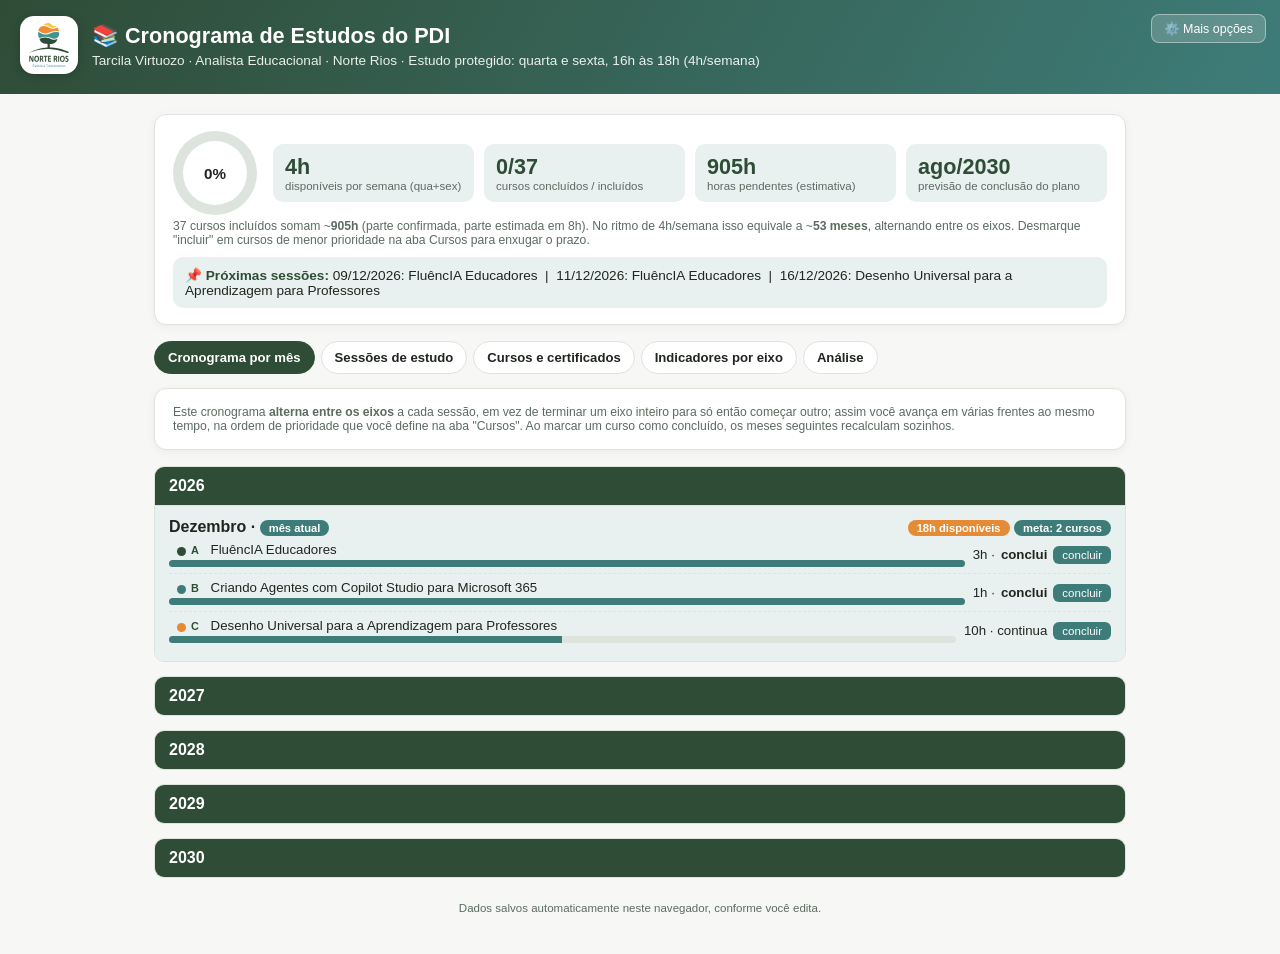
==== commit 122afe14: "Corrige sobreposição do header com o conteúdo principal O card de resumo ficava parcialmente escondi" ====
--- a/index.html
+++ b/index.html
@@ -15,10 +15,10 @@
   :root[data-theme="dark"]{ --bg:#181D19; --card-bg:#212823; --text:#EAF0EA; --muted:#9FB0A4; --border:#333D35; --light-teal:#243330; }
   *{box-sizing:border-box;}
   body{margin:0; font-family:Calibri,'Segoe UI',Arial,sans-serif; background:var(--bg); color:var(--text);}
-  .topbar{background:linear-gradient(120deg,var(--dark-green),var(--teal)); color:#fff; padding:16px 20px 55px; position:relative;}
+  .topbar{background:linear-gradient(120deg,var(--dark-green),var(--teal)); color:#fff; padding:16px 20px 20px; position:relative;}
   .topbar h1{margin:0; font-size:1.35rem;}
   .topbar p{margin:4px 0 0; opacity:.9; font-size:.85rem;}
-  .wrap{max-width:1000px; margin:-38px auto 40px; padding:0 14px;}
+  .wrap{max-width:1000px; margin:20px auto 40px; padding:0 14px; position:relative; z-index:1;}
   .card{background:var(--card-bg); border:1px solid var(--border); border-radius:12px; padding:16px 18px; margin-bottom:16px; box-shadow:0 2px 10px rgba(0,0,0,.05); transition:box-shadow .2s;}
   .summary-grid{display:grid; grid-template-columns:repeat(auto-fit,minmax(150px,1fr)); gap:10px;}
   .stat{background:var(--light-teal); border-radius:10px; padding:10px 12px;}
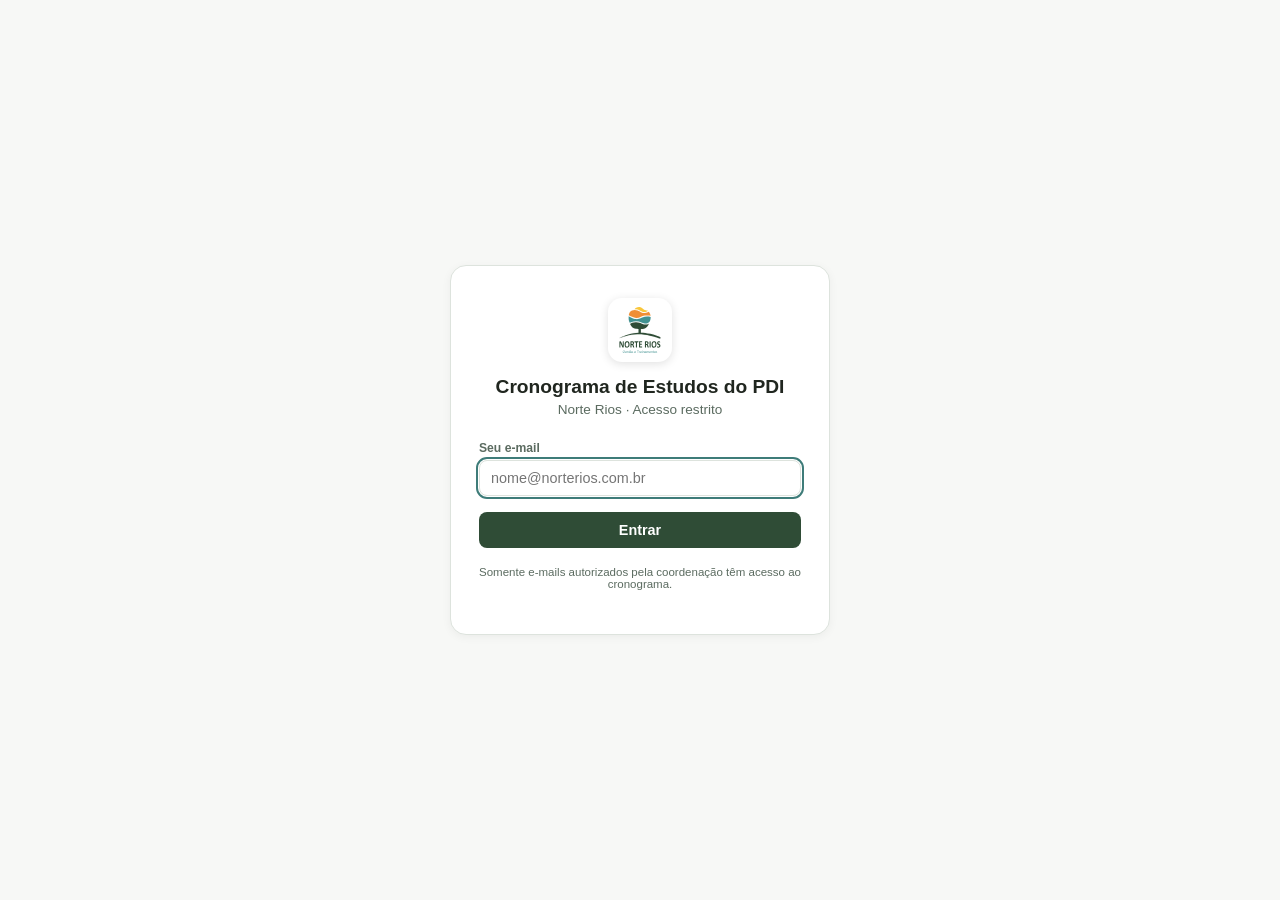
==== commit 33ad4079: "Adiciona página de login por e-mail Cria login.html com verificação de e-mail contra uma lista de au" ====
--- a/index.html
+++ b/index.html
@@ -157,6 +157,12 @@
 </style>
 </head>
 <body>
+<script>
+try{
+  var a = JSON.parse(localStorage.getItem("norte_rios_pdi_auth_v1") || "null");
+  if(!a || !a.email){ location.replace("login.html"); }
+}catch(e){ location.replace("login.html"); }
+</script>
 
 <div class="topbar">
   <button class="tools-toggle" id="toolsToggle">⚙️ Mais opções</button>
